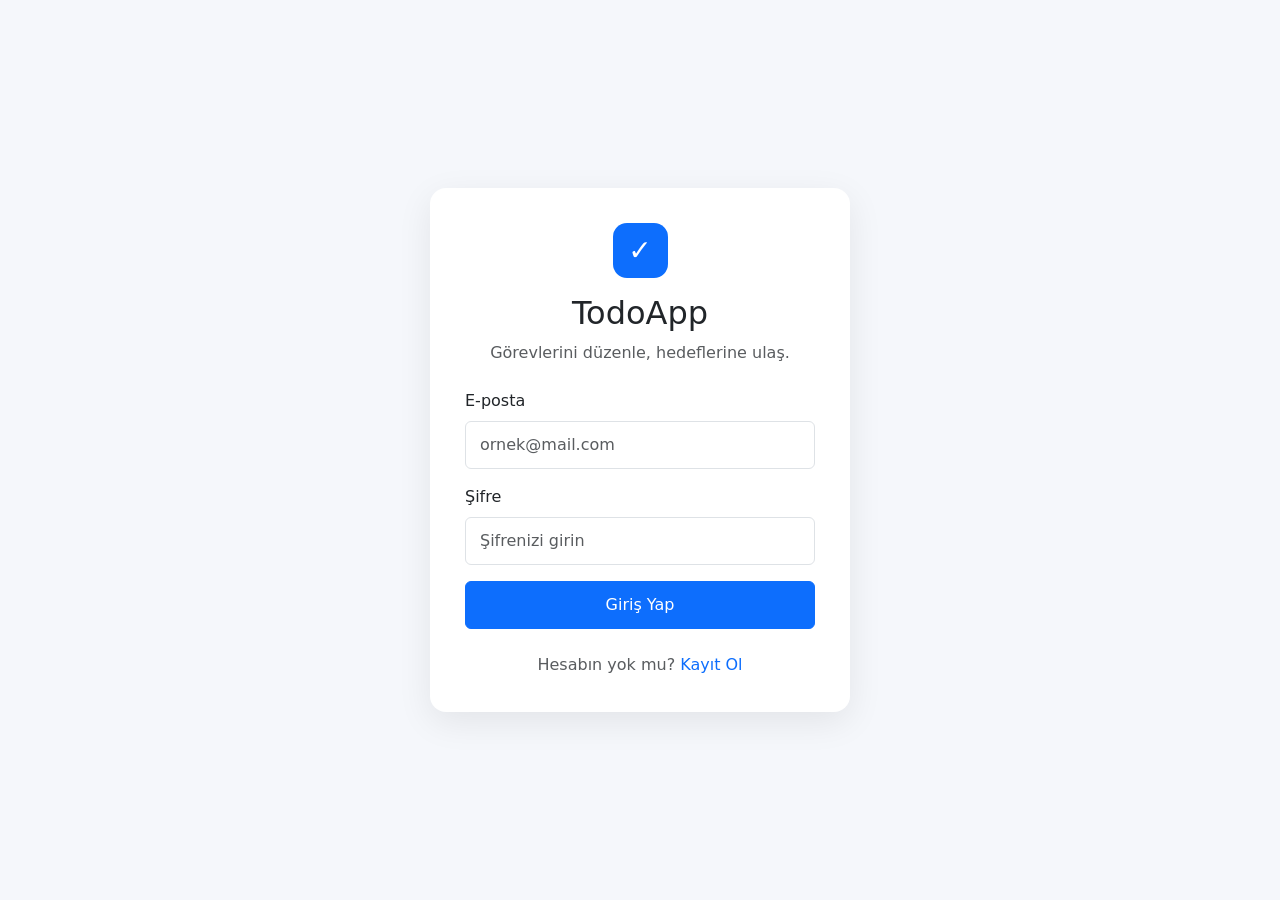
==== TodoApp.Web/wwwroot/index.html @ 5013c28d "..." ====
﻿<!DOCTYPE html>
<html lang="tr">

<head>

    <meta charset="UTF-8">

    <meta name="viewport"
          content="width=device-width, initial-scale=1.0">

    <meta name="theme-color"
          content="#6c63ff">

    <title>TodoApp - Dashboard</title>

    <!-- Bootstrap -->
    <link href="https://cdn.jsdelivr.net/npm/bootstrap@5.3.3/dist/css/bootstrap.min.css"
          rel="stylesheet">

    <!-- Bootstrap Icons -->
    <link rel="stylesheet"
          href="https://cdn.jsdelivr.net/npm/bootstrap-icons@1.11.3/font/bootstrap-icons.min.css">

    <!-- Dashboard CSS -->
    <link rel="stylesheet"
          href="css/dashboard.css">

</head>

<body>

    <div class="app-shell">

        <!-- ========================================================= -->
        <!-- SIDEBAR -->
        <!-- ========================================================= -->

        <aside class="sidebar" id="sidebar">

            <div class="sidebar-header">

                <a href="index.html"
                   class="brand">

                    <span class="brand-icon">
                        <i class="bi bi-check2"></i>
                    </span>

                    <span class="brand-name">
                        Todo<span>App</span>
                    </span>

                </a>

                <button class="sidebar-close"
                        id="sidebarClose">

                    <i class="bi bi-x-lg"></i>

                </button>

            </div>


            <!-- Navigation -->

            <nav class="sidebar-nav">

                <div class="nav-section-title">
                    MENU
                </div>

                <a href="#"
                   class="nav-item active"
                   data-view="all">

                    <span>
                        <i class="bi bi-grid-1x2"></i>
                        Dashboard
                    </span>

                </a>

                <a href="#"
                   class="nav-item"
                   data-view="pending">

                    <span>
                        <i class="bi bi-list-check"></i>
                        My Tasks
                    </span>

                    <span class="nav-count"
                          id="sidebarPendingCount">
                        0
                    </span>

                </a>

                <a href="#"
                   class="nav-item"
                   data-view="completed">

                    <span>
                        <i class="bi bi-check2-circle"></i>
                        Completed
                    </span>

                </a>


                <div class="nav-section-title workspace-title">
                    WORKSPACE
                </div>

                <a href="#"
                   class="nav-item"
                   id="categoriesNav">

                    <span>
                        <i class="bi bi-folder2-open"></i>
                        Categories
                    </span>

                </a>

            </nav>


            <!-- Categories -->

            <div class="sidebar-categories">

                <div class="category-header">

                    <span>Categories</span>

                    <button class="icon-button"
                            id="addCategoryButton"
                            title="Kategori ekle">

                        <i class="bi bi-plus"></i>

                    </button>

                </div>

                <div id="sidebarCategories">

                    <div class="category-loading">
                        Yükleniyor...
                    </div>

                </div>

            </div>


            <!-- Sidebar bottom -->

            <div class="sidebar-bottom">

                <button class="sidebar-bottom-item"
                        id="darkModeButton">

                    <span>
                        <i class="bi bi-moon"></i>
                        Dark Mode
                    </span>

                    <div class="theme-switch">
                        <span></span>
                    </div>

                </button>

            </div>

        </aside>


        <!-- ========================================================= -->
        <!-- MAIN -->
        <!-- ========================================================= -->

        <main class="main-content">


            <!-- TOPBAR -->

            <header class="topbar">

                <button class="mobile-menu-button"
                        id="mobileMenuButton">

                    <i class="bi bi-list"></i>

                </button>


                <div class="topbar-search">

                    <i class="bi bi-search"></i>

                    <input type="text"
                           id="searchInput"
                           placeholder="Görevlerde ara...">

                    <span class="search-shortcut">
                        /
                    </span>

                </div>


                <div class="topbar-actions">

                    <button class="topbar-icon-button"
                            id="refreshButton"
                            title="Yenile">

                        <i class="bi bi-arrow-clockwise"></i>

                    </button>


                    <button class="topbar-icon-button notification-button"
                            title="Bildirimler"
                            id="notificationButton">

                        <i class="bi bi-bell"></i>
                        <span class="notification-badge"
                              id="notificationBadge"
                              style="display:none;">
                            0
                        </span>

                        <span class="notification-dot"></span>

                    </button>


                    <div class="user-menu">

                        <button class="user-button"
                                id="userButton">

                            <span class="user-avatar"
                                  id="userAvatar">
                                M
                            </span>

                            <span class="user-info">

                                <strong id="topbarUserName">
                                    Kullanıcı
                                </strong>

                                <small>
                                    Personal
                                </small>

                            </span>

                            <i class="bi bi-chevron-down"></i>

                        </button>


                        <div class="user-dropdown"
                             id="userDropdown">

                            <div class="dropdown-user-info">

                                <span class="user-avatar large"
                                      id="dropdownAvatar">
                                    M
                                </span>

                                <div>

                                    <strong id="dropdownUserName">
                                        Kullanıcı
                                    </strong>

                                    <small id="dropdownEmail">
                                        email@example.com
                                    </small>

                                </div>

                            </div>

                            <div class="dropdown-divider"></div>

                            <button class="dropdown-item-custom"
                                    id="profileButton">

                                <i class="bi bi-person"></i>

                                Hesabım

                            </button>

                            <!--<button class="dropdown-item-custom">

                                <i class="bi bi-gear"></i>
                                Ayarlar

                            </button>-->

                            <div class="dropdown-divider"></div>

                            <button class="dropdown-item-custom danger"
                                    id="logoutButton">

                                <i class="bi bi-box-arrow-right"></i>
                                Çıkış Yap

                            </button>

                        </div>

                    </div>

                </div>

            </header>


            <!-- PAGE -->

            <div class="page-container">


                <!-- HERO -->

                <section class="welcome-section">

                    <div>

                        <div class="welcome-date"
                             id="currentDate">
                            Bugün
                        </div>

                        <h1 id="welcomeTitle">
                            İyi akşamlar, Kullanıcı 👋
                        </h1>

                        <p>
                            Bugün neleri tamamlayacağız?
                        </p>

                    </div>


                    <button class="primary-button"
                            id="addTodoButton">

                        <i class="bi bi-plus-lg"></i>

                        Yeni Görev

                    </button>

                </section>

                <div class="welcome-micro-stats">

                    <span>
                        <i class="bi bi-lightning-charge"></i>
                        Bugün odaklan
                    </span>

                </div>


                <!-- STATISTICS -->

                <section class="stats-grid">


                    <div class="stat-card">

                        <div class="stat-icon purple">
                            <i class="bi bi-check2-square"></i>
                        </div>

                        <div class="stat-content">

                            <span>
                                Toplam Görev
                            </span>

                            <strong id="totalCount">
                                0
                            </strong>

                        </div>

                    </div>


                    <div class="stat-card">

                        <div class="stat-icon orange">
                            <i class="bi bi-hourglass-split"></i>
                        </div>

                        <div class="stat-content">

                            <span>
                                Bekleyen
                            </span>

                            <strong id="pendingCount">
                                0
                            </strong>

                        </div>

                    </div>


                    <div class="stat-card">

                        <div class="stat-icon green">
                            <i class="bi bi-check-circle"></i>
                        </div>

                        <div class="stat-content">

                            <span>
                                Tamamlanan
                            </span>

                            <strong id="completedCount">
                                0
                            </strong>

                        </div>

                    </div>


                    <div class="stat-card progress-stat">

                        <div class="stat-icon blue">
                            <i class="bi bi-graph-up-arrow"></i>
                        </div>

                        <div class="stat-content">

                            <span>
                                Tamamlanma Oranı
                            </span>

                            <strong id="completionRate">
                                0%
                            </strong>

                        </div>

                        <div class="stat-progress">

                            <div class="stat-progress-bar"
                                 id="completionProgress">
                            </div>

                        </div>

                    </div>

                </section>


                <!-- CONTENT GRID -->

                <section class="dashboard-grid">


                    <!-- TASK AREA -->

                    <div class="tasks-panel">


                        <div class="panel-header">

                            <div>

                                <h2 id="taskPanelTitle">
                                    My Tasks
                                </h2>

                                <p id="taskPanelSubtitle">
                                    Görevlerini yönet
                                </p>

                            </div>


                            <div class="task-view-buttons">

                                <button class="view-button active"
                                        data-view-mode="list"
                                        title="Liste görünümü">

                                    <i class="bi bi-list"></i>

                                </button>

                                <button class="view-button"
                                        data-view-mode="compact"
                                        title="Kompakt görünüm">

                                    <i class="bi bi-layout-text-sidebar"></i>

                                </button>

                            </div>

                        </div>


                        <div class="task-smart-summary">

                            <button class="smart-summary-item active"
                                    data-smart-filter="today">

                                <span class="smart-summary-icon today">
                                    <i class="bi bi-sun"></i>
                                </span>

                                <span>
                                    <strong id="todayTaskCount">
                                        0
                                    </strong>

                                    <small>
                                        Bugün
                                    </small>
                                </span>

                            </button>


                            <button class="smart-summary-item"
                                    data-smart-filter="upcoming">

                                <span class="smart-summary-icon upcoming">
                                    <i class="bi bi-calendar-event"></i>
                                </span>

                                <span>
                                    <strong id="upcomingTaskCount">
                                        0
                                    </strong>

                                    <small>
                                        Yaklaşan
                                    </small>
                                </span>

                            </button>


                            <button class="smart-summary-item"
                                    data-smart-filter="overdue">

                                <span class="smart-summary-icon overdue">
                                    <i class="bi bi-exclamation-circle"></i>
                                </span>

                                <span>
                                    <strong id="overdueTaskCount">
                                        0
                                    </strong>

                                    <small>
                                        Geciken
                                    </small>
                                </span>

                            </button>

                        </div>


                        <!-- FILTERS -->

                        <div class="task-filters">

                            <div class="filter-tabs">

                                <button class="filter-tab active"
                                        data-filter="all">

                                    Tümü

                                </button>

                                <button class="filter-tab"
                                        data-filter="pending">

                                    Bekleyen

                                </button>

                                <button class="filter-tab"
                                        data-filter="completed">

                                    Tamamlanan

                                </button>

                                <button class="filter-tab"
                                        data-filter="high">

                                    <i class="bi bi-lightning"></i>

                                    Yüksek Öncelik

                                </button>

                            </div>


                            <select class="category-filter"
                                    id="categoryFilter">

                                <option value="all">
                                    Tüm Kategoriler
                                </option>

                            </select>

                        </div>


                        <!-- TASK LIST -->

                        <div class="task-list"
                             id="taskList">

                            <div class="task-loading">

                                <div class="spinner-border"
                                     role="status">
                                </div>

                                <span>
                                    Görevler yükleniyor...
                                </span>

                            </div>

                        </div>


                        <!-- EMPTY STATE -->

                        <div class="empty-state d-none"
                             id="emptyState">

                            <div class="empty-icon">

                                <i class="bi bi-check2-all"></i>

                            </div>

                            <h3 id="emptyStateTitle">
                                Burada henüz bir görev yok
                            </h3>

                            <p id="emptyStateMessage">
                                Yeni bir görev oluşturarak başlayabilirsin.
                            </p>

                            <button class="secondary-button"
                                    id="emptyAddButton">

                                <i class="bi bi-plus-lg"></i>

                                İlk Görevini Oluştur

                            </button>

                        </div>

                    </div>


                    <!-- RIGHT SIDEBAR -->

                    <aside class="dashboard-side">


                        <!-- TODAY -->

                        <div class="side-card">

                            <div class="side-card-header">

                                <div>

                                    <span class="side-card-label">
                                        BUGÜN
                                    </span>

                                    <h3>
                                        Günün Özeti
                                    </h3>

                                </div>

                                <div class="today-icon">
                                    <i class="bi bi-sun"></i>
                                </div>

                            </div>


                            <div class="today-progress">

                                <div class="progress-ring">

                                    <svg viewBox="0 0 42 42">

                                        <circle class="progress-ring-bg"
                                                cx="21"
                                                cy="21"
                                                r="16">
                                        </circle>

                                        <circle class="progress-ring-value"
                                                id="todayProgressRing"
                                                cx="21"
                                                cy="21"
                                                r="16">
                                        </circle>

                                    </svg>

                                    <span id="todayProgressText">
                                        0%
                                    </span>

                                </div>


                                <div class="today-stats">

                                    <div>

                                        <strong id="todayCompleted">
                                            0
                                        </strong>

                                        <span>
                                            tamamlandı
                                        </span>

                                    </div>

                                    <div>

                                        <strong id="todayPending">
                                            0
                                        </strong>

                                        <span>
                                            bekliyor
                                        </span>

                                    </div>

                                </div>

                            </div>

                        </div>


                        <!-- CATEGORIES -->

                        <div class="side-card">

                            <div class="side-card-header">

                                <div>

                                    <span class="side-card-label">
                                        ORGANİZASYON
                                    </span>

                                    <h3>
                                        Kategoriler
                                    </h3>

                                </div>

                                <button class="side-action"
                                        id="sideAddCategoryButton">

                                    <i class="bi bi-plus"></i>

                                </button>

                            </div>


                            <div class="category-list"
                                 id="categoryList">

                            </div>

                        </div>


                        <!-- UPCOMING -->

                        <div class="side-card">

                            <div class="side-card-header">

                                <div>

                                    <span class="side-card-label">
                                        YAKLAŞAN
                                    </span>

                                    <h3>
                                        Yaklaşan Görevler
                                    </h3>

                                </div>

                            </div>


                            <div class="upcoming-list"
                                 id="upcomingList">

                            </div>

                        </div>

                    </aside>

                </section>

            </div>

        </main>

        <!-- ========================================================= -->
        <!-- MOBILE BOTTOM NAVIGATION -->
        <!-- ========================================================= -->

        <nav class="mobile-bottom-nav" id="mobileBottomNav">

            <!-- Dashboard -->
            <button type="button"
                    class="mobile-nav-item active"
                    data-mobile-view="all">

                <i class="bi bi-house"></i>

                <span>
                    Ana
                </span>

            </button>


            <!-- Tasks -->
            <button type="button"
                    class="mobile-nav-item"
                    data-mobile-view="pending">

                <i class="bi bi-list-check"></i>

                <span>
                    Görevler
                </span>

            </button>


            <!-- Add Todo -->
            <button type="button"
                    class="mobile-nav-add"
                    id="mobileAddTodoButton">

                <span class="mobile-nav-add-icon">
                    <i class="bi bi-plus-lg"></i>
                </span>

                <span>
                    Yeni
                </span>

            </button>


            <!-- Completed -->
            <button type="button"
                    class="mobile-nav-item"
                    data-mobile-view="completed">

                <i class="bi bi-check2-circle"></i>

                <span>
                    Tamam
                </span>

            </button>


            <!-- More -->
            <button type="button"
                    class="mobile-nav-item"
                    id="mobileMoreButton">

                <i class="bi bi-three-dots"></i>

                <span>
                    Daha
                </span>

            </button>

        </nav>

        <!-- ========================================================= -->
        <!-- MOBILE MORE BOTTOM SHEET -->
        <!-- ========================================================= -->

        <div class="mobile-more-overlay"
             id="mobileMoreOverlay">
        </div>


        <section class="mobile-more-sheet"
                 id="mobileMoreSheet"
                 aria-hidden="true">

            <div class="mobile-more-handle"></div>

            <div class="mobile-more-header">

                <div>
                    <span class="mobile-more-eyebrow">
                        MENÜ
                    </span>

                    <h3>
                        Daha Fazla
                    </h3>
                </div>

                <button type="button"
                        class="mobile-more-close"
                        id="mobileMoreClose"
                        aria-label="Menüyü kapat">

                    <i class="bi bi-x-lg"></i>

                </button>

            </div>

            <div class="mobile-more-content">

                <!-- Profile -->

                <button type="button"
                        class="mobile-more-item"
                        id="mobileProfileButton">

                    <span class="mobile-more-icon">
                        <i class="bi bi-person"></i>
                    </span>

                    <span class="mobile-more-item-content">

                        <strong>
                            Profil
                        </strong>

                        <small>
                            Hesap bilgilerin
                        </small>

                    </span>

                    <i class="bi bi-chevron-right mobile-more-arrow"></i>

                </button>


                <!-- Categories -->

                <button type="button"
                        class="mobile-more-item"
                        id="mobileCategoriesButton">

                    <span class="mobile-more-icon">
                        <i class="bi bi-tags"></i>
                    </span>

                    <span class="mobile-more-item-content">

                        <strong>
                            Kategoriler
                        </strong>

                        <small>
                            Görev kategorilerini yönet
                        </small>

                    </span>

                    <i class="bi bi-chevron-right mobile-more-arrow"></i>

                </button>


                <!-- Dark Mode -->

                <button type="button"
                        class="mobile-more-item"
                        id="mobileDarkModeButton">

                    <span class="mobile-more-icon">
                        <i class="bi bi-moon"></i>
                    </span>

                    <span class="mobile-more-item-content">

                        <strong>
                            Koyu Tema
                        </strong>

                        <small id="mobileThemeText">
                            Koyu temaya geç
                        </small>

                    </span>

                    <span class="mobile-theme-toggle"
                          id="mobileThemeToggle">

                        <i class="bi bi-check"></i>

                    </span>

                </button>


                <!-- Logout -->

                <button type="button"
                        class="mobile-more-item danger"
                        id="mobileLogoutButton">

                    <span class="mobile-more-icon">
                        <i class="bi bi-box-arrow-right"></i>
                    </span>

                    <span class="mobile-more-item-content">

                        <strong>
                            Çıkış Yap
                        </strong>

                        <small>
                            Hesabından güvenli çıkış yap
                        </small>

                    </span>

                    <i class="bi bi-chevron-right mobile-more-arrow"></i>

                </button>

            </div>

        </section>

        <!-- ===================================================== -->
        <!-- NOTIFICATION CENTER -->
        <!-- ===================================================== -->

        <div class="notification-overlay"
             id="notificationOverlay">
        </div>


        <section class="notification-panel"
                 id="notificationPanel"
                 aria-hidden="true">

            <div class="notification-panel-handle"></div>


            <div class="notification-panel-header">

                <div>
                    <h3>
                        Bildirimler
                    </h3>

                    <span id="notificationPanelCount">
                        Bildirim bulunmuyor
                    </span>
                </div>


                <button type="button"
                        class="notification-close-button"
                        id="notificationCloseButton"
                        aria-label="Bildirimleri kapat">

                    <i class="bi bi-x-lg"></i>

                </button>

            </div>


            <div class="notification-list"
                 id="notificationList">

                <div class="notification-loading">
                    <span class="spinner-border spinner-border-sm">
                    </span>

                    <span>
                        Bildirimler yükleniyor...
                    </span>
                </div>

            </div>


            <div class="notification-empty"
                 id="notificationEmpty"
                 style="display:none;">

                <div class="notification-empty-icon">
                    <i class="bi bi-bell-slash"></i>
                </div>

                <strong>
                    Bildirim yok
                </strong>

                <span>
                    Şimdilik yeni bir bildirimin bulunmuyor.
                </span>

            </div>


            <div class="notification-panel-footer">

                <button type="button"
                        id="markAllNotificationsReadButton"
                        class="notification-read-all-button">

                    <i class="bi bi-check2-all"></i>

                    Tümünü okundu işaretle

                </button>

            </div>

        </section>

    </div>


    <!-- ============================================================= -->
    <!-- ADD / EDIT TODO MODAL -->
    <!-- ============================================================= -->

    <div class="modal fade"
         id="todoModal"
         tabindex="-1">

        <div class="modal-dialog modal-dialog-centered">

            <div class="modal-content modern-modal">

                <div class="modal-header">

                    <div>

                        <span class="modal-label">
                            GÖREV
                        </span>

                        <h5 class="modal-title"
                            id="todoModalTitle">

                            Yeni Görev

                        </h5>

                    </div>

                    <button type="button"
                            class="modal-close"
                            data-bs-dismiss="modal">

                        <i class="bi bi-x-lg"></i>

                    </button>

                </div>


                <div class="modal-body">

                    <form id="todoForm">

                        <input type="hidden"
                               id="todoId">


                        <div class="form-group-modern">

                            <label>
                                Görev Başlığı
                            </label>

                            <input type="text"
                                   id="todoTitle"
                                   class="modern-input"
                                   placeholder="Ne yapman gerekiyor?"
                                   maxlength="200"
                                   required>

                        </div>


                        <div class="form-group-modern">

                            <label>
                                Açıklama
                                <span>Opsiyonel</span>
                            </label>

                            <textarea id="todoDescription"
                                      class="modern-input"
                                      rows="3"
                                      maxlength="2000"
                                      placeholder="Görev hakkında biraz daha detay...">
                        </textarea>

                        </div>


                        <div class="form-row">


                            <div class="form-group-modern">

                                <label>
                                    Kategori
                                </label>

                                <select id="todoCategory"
                                        class="modern-input"
                                        required>
                                </select>

                            </div>


                            <div class="form-group-modern">

                                <label>
                                    Öncelik
                                </label>

                                <select id="todoPriority"
                                        class="modern-input">

                                    <option value="1">
                                        🟢 Düşük
                                    </option>

                                    <option value="2"
                                            selected>

                                        🟡 Orta

                                    </option>

                                    <option value="3">
                                        🔴 Yüksek
                                    </option>

                                </select>

                            </div>

                        </div>


                        <div class="form-group-modern">

                            <label>
                                Son Tarih
                                <span>Opsiyonel</span>
                            </label>

                            <div class="todo-datetime-row">

                                <div class="todo-date-field">

                                    <label for="todoDueDate"
                                           class="todo-sub-label">

                                        Tarih

                                    </label>

                                    <input type="date"
                                           id="todoDueDate"
                                           class="modern-input">

                                </div>


                                <div class="todo-time-field">

                                    <label for="todoDueTime"
                                           class="todo-sub-label">

                                        Saat
                                        <span>Opsiyonel</span>

                                    </label>

                                    <input type="time"
                                           id="todoDueTime"
                                           class="modern-input">

                                </div>

                            </div>

                            <div class="form-group-modern email-reminder-group">

                                <label>
                                    Email Hatırlatması
                                    <span>Opsiyonel</span>
                                </label>

                                <div class="form-check">
                                    <input class="form-check-input"
                                           type="checkbox"
                                           id="todoEmailReminder">

                                    <label class="form-check-label"
                                           for="todoEmailReminder">

                                        Email ile hatırlat
                                    </label>
                                </div>

                                <div id="emailReminderSettings"
                                     class="mt-2"
                                     style="display:none;">

                                    <label for="todoReminderMinutes"
                                           class="todo-sub-label">

                                        Hatırlatma zamanı
                                    </label>

                                    <select id="todoReminderMinutes"
                                            class="modern-input">

                                        <option value="15">
                                            15 dakika önce
                                        </option>

                                        <option value="30">
                                            30 dakika önce
                                        </option>

                                        <option value="60">
                                            1 saat önce
                                        </option>

                                        <option value="120"
                                                selected>
                                            2 saat önce
                                        </option>

                                        <option value="1440">
                                            1 gün önce
                                        </option>

                                    </select>

                                </div>

                                <div id="emailReminderVerificationMessage"
                                     class="alert alert-warning py-2 px-3 mt-2 mb-0 small"
                                     style="display:none;">

                                    <i class="bi bi-shield-lock me-1"></i>

                                    Email hatırlatmalarını kullanabilmek için
                                    email adresinizi doğrulamanız gerekiyor.

                                </div>

                                <div id="emailReminderDateMessage"
                                     class="text-muted small mt-2"
                                     style="display:none;">

                                    <i class="bi bi-info-circle me-1"></i>

                                    Email hatırlatması için son tarih ve saat
                                    birlikte belirtilmelidir.

                                </div>

                            </div>

                        </div>

                    </form>

                </div>


                <div class="modal-footer">

                    <button type="button"
                            class="secondary-button"
                            data-bs-dismiss="modal">

                        Vazgeç

                    </button>

                    <button type="button"
                            class="primary-button"
                            id="saveTodoButton">

                        <i class="bi bi-check-lg"></i>

                        Kaydet

                    </button>

                </div>

            </div>

        </div>

    </div>


    <!-- ============================================================= -->
    <!-- CATEGORY MODAL -->
    <!-- ============================================================= -->

    <div class="modal fade"
         id="categoryModal"
         tabindex="-1">

        <div class="modal-dialog modal-dialog-centered modal-sm">

            <div class="modal-content modern-modal">

                <div class="modal-header">

                    <div>

                        <span class="modal-label">
                            WORKSPACE
                        </span>

                        <h5 class="modal-title"
                            id="categoryModalTitle">
                            Yeni Kategori
                        </h5>

                    </div>

                    <button type="button"
                            class="modal-close"
                            data-bs-dismiss="modal">

                        <i class="bi bi-x-lg"></i>

                    </button>

                </div>


                <div class="modal-body">

                    <div class="form-group-modern">

                        <label>
                            Kategori Adı
                        </label>

                        <input type="text"
                               id="categoryName"
                               class="modern-input"
                               maxlength="100"
                               placeholder="Örn. İş, Kişisel..."
                               required>

                    </div>


                    <div class="form-group-modern">

                        <label>
                            Renk
                        </label>

                        <div class="color-picker-row">

                            <button type="button"
                                    class="color-option selected"
                                    data-color="#6c63ff"
                                    style="--category-color:#6c63ff">
                            </button>

                            <button type="button"
                                    class="color-option"
                                    data-color="#ef4444"
                                    style="--category-color:#ef4444">
                            </button>

                            <button type="button"
                                    class="color-option"
                                    data-color="#f59e0b"
                                    style="--category-color:#f59e0b">
                            </button>

                            <button type="button"
                                    class="color-option"
                                    data-color="#10b981"
                                    style="--category-color:#10b981">
                            </button>

                            <button type="button"
                                    class="color-option"
                                    data-color="#3b82f6"
                                    style="--category-color:#3b82f6">
                            </button>

                            <button type="button"
                                    class="color-option"
                                    data-color="#ec4899"
                                    style="--category-color:#ec4899">
                            </button>

                        </div>

                    </div>

                </div>


                <div class="modal-footer">

                    <button type="button"
                            class="secondary-button"
                            data-bs-dismiss="modal">

                        Vazgeç

                    </button>

                    <button type="button"
                            class="primary-button"
                            id="saveCategoryButton">

                        <span id="saveCategoryButtonText">
                            Oluştur
                        </span>

                    </button>

                </div>

            </div>

        </div>

    </div>

    <!-- ============================================================= -->
    <!-- CATEGORY MANAGEMENT MODAL -->
    <!-- ============================================================= -->

    <div class="modal fade"
         id="categoryManagementModal"
         tabindex="-1">

        <div class="modal-dialog modal-dialog-centered modal-lg">

            <div class="modal-content modern-modal category-management-modal">

                <!-- HEADER -->

                <div class="modal-header">

                    <div>

                        <span class="modal-label">
                            WORKSPACE
                        </span>

                        <h5 class="modal-title">
                            Kategori Yönetimi
                        </h5>

                        <p class="category-management-subtitle">
                            Kategorilerini oluştur, düzenle veya sil.
                        </p>

                    </div>

                    <button type="button"
                            class="modal-close"
                            data-bs-dismiss="modal">

                        <i class="bi bi-x-lg"></i>

                    </button>

                </div>


                <!-- BODY -->

                <div class="modal-body">

                    <div class="category-management-toolbar">

                        <div>

                            <strong>
                                Kategorilerin
                            </strong>

                            <span id="categoryManagementCount">
                                0 kategori
                            </span>

                        </div>

                        <button type="button"
                                class="primary-button category-management-add-button"
                                id="categoryManagementAddButton">

                            <i class="bi bi-plus-lg"></i>

                            Yeni Kategori

                        </button>

                    </div>


                    <div id="categoryManagementList"
                         class="category-management-list">

                        <div class="category-management-loading">

                            <div class="spinner-border spinner-border-sm"
                                 role="status">
                            </div>

                            <span>
                                Kategoriler yükleniyor...
                            </span>

                        </div>

                    </div>

                </div>


                <!-- FOOTER -->

                <div class="modal-footer">

                    <button type="button"
                            class="secondary-button"
                            data-bs-dismiss="modal">

                        Kapat

                    </button>

                </div>

            </div>

        </div>

    </div>


    <!-- ============================================================= -->
    <!-- TOAST -->
    <!-- ============================================================= -->

    <div class="toast-container position-fixed bottom-0 end-0 p-4">

        <div id="appToast"
             class="toast modern-toast"
             role="alert">

            <div class="toast-body">

                <div class="toast-icon">
                    <i class="bi bi-check-lg"></i>
                </div>

                <div>

                    <strong id="toastTitle">
                        Başarılı
                    </strong>

                    <p id="toastMessage">
                        İşlem başarılı.
                    </p>

                </div>

            </div>

        </div>

    </div>


    <!-- Todo Detail Drawer -->
    <div id="todoDetailOverlay" class="todo-detail-overlay"></div>

    <aside id="todoDetailDrawer" class="todo-detail-drawer">

        <div class="todo-detail-header">

            <div class="todo-detail-drag-handle"></div>

            <button type="button"
                    class="todo-detail-close"
                    id="closeTodoDetailBtn"
                    aria-label="Kapat">
                <i class="bi bi-x-lg"></i>
            </button>

        </div>

        <div class="todo-detail-body" id="todoDetailBody">

            <!-- JS tarafından doldurulacak -->

        </div>

    </aside>


    <!-- Bootstrap -->
    <script src="https://cdn.jsdelivr.net/npm/bootstrap@5.3.3/dist/js/bootstrap.bundle.min.js">
    </script>

    <!-- Application -->
    <script src="js/config.js"></script>
    <script src="js/api.js"></script>
    <script src="js/dashboard.js"></script>

</body>

</html>
---- TodoApp.Web/wwwroot/css/dashboard.css ----
﻿:root {
    --primary: #6c63ff;
    --primary-dark: #574fd6;
    --background: #f7f8fc;
    --surface: #ffffff;
    --surface-soft: #f9f9fd;
    --text: #171827;
    --text-secondary: #73758a;
    --text-muted: #9a9bad;
    --border: #ececf3;
    --success: #16a34a;
    --warning: #f59e0b;
    --danger: #ef4444;
    --info: #3b82f6;
    --sidebar-width: 250px;
    --shadow: 0 4px 20px rgba(25, 25, 60, 0.04);
    --shadow-hover: 0 10px 30px rgba(25, 25, 60, 0.08);
    --radius: 16px;
}


/* ========================================================= */
/* GLOBAL */
/* ========================================================= */

* {
    box-sizing: border-box;
}

html,
body {
    margin: 0;
    padding: 0;
    width: 100%;
    min-height: 100%;
    font-family: Inter, -apple-system, BlinkMacSystemFont, "Segoe UI", sans-serif;
    background: var(--background);
    color: var(--text);
}

button,
input,
textarea,
select {
    font-family: inherit;
}

button {
    border: 0;
}

a {
    text-decoration: none;
    color: inherit;
}


/* ========================================================= */
/* APP SHELL */
/* ========================================================= */

.app-shell {
    display: flex;
    min-height: 100vh;
    min-width: 0;
}


/* ========================================================= */
/* SIDEBAR */
/* ========================================================= */

.sidebar {
    width: var(--sidebar-width);
    height: 100vh;
    position: fixed;
    left: 0;
    top: 0;
    background: var(--surface);
    border-right: 1px solid var(--border);
    display: flex;
    flex-direction: column;
    z-index: 1000;
    transition: transform 0.25s ease, box-shadow 0.25s ease;
}

.sidebar-header {
    height: 82px;
    padding: 0 24px;
    display: flex;
    align-items: center;
    justify-content: space-between;
}

.brand {
    display: flex;
    align-items: center;
    gap: 11px;
    font-size: 21px;
    font-weight: 800;
    letter-spacing: -0.7px;
}

.brand-icon {
    width: 38px;
    height: 38px;
    display: flex;
    align-items: center;
    justify-content: center;
    border-radius: 11px;
    background: var(--primary);
    color: white;
    box-shadow: 0 6px 14px rgba(108, 99, 255, 0.25);
    font-size: 21px;
}

.brand-name span {
    color: var(--primary);
}

.sidebar-close {
    display: none;
    background: transparent;
    color: var(--text-secondary);
    font-size: 18px;
}


/* ========================================================= */
/* NAVIGATION */
/* ========================================================= */

.sidebar-nav {
    padding: 8px 14px;
}

.nav-section-title {
    padding: 17px 12px 8px;
    font-size: 10px;
    font-weight: 700;
    letter-spacing: 1.1px;
    color: var(--text-muted);
}

.workspace-title {
    margin-top: 10px;
}

.nav-item {
    height: 44px;
    padding: 0 12px;
    margin: 3px 0;
    border-radius: 10px;
    display: flex;
    align-items: center;
    justify-content: space-between;
    color: var(--text-secondary);
    font-size: 14px;
    font-weight: 500;
    transition: background 0.18s ease, color 0.18s ease, transform 0.18s ease;
}

    .nav-item span:first-child {
        display: flex;
        align-items: center;
        gap: 12px;
    }

    .nav-item i {
        font-size: 17px;
    }

    .nav-item:hover {
        background: var(--surface-soft);
        color: var(--text);
    }

    .nav-item.active {
        background: rgba(108, 99, 255, 0.09);
        color: var(--primary);
        font-weight: 600;
    }

.nav-count {
    min-width: 22px;
    height: 22px;
    padding: 0 6px;
    display: flex;
    align-items: center;
    justify-content: center;
    border-radius: 7px;
    background: #f0efff;
    color: var(--primary);
    font-size: 11px;
    font-weight: 700;
}


/* ========================================================= */
/* SIDEBAR CATEGORIES */
/* ========================================================= */

.sidebar-categories {
    padding: 12px 14px;
    flex: 1;
    overflow-y: auto;
}

.category-header {
    display: flex;
    align-items: center;
    justify-content: space-between;
    padding: 8px 12px;
    color: var(--text-muted);
    font-size: 11px;
    font-weight: 700;
    text-transform: uppercase;
    letter-spacing: 1px;
}

.icon-button {
    width: 25px;
    height: 25px;
    display: flex;
    align-items: center;
    justify-content: center;
    border-radius: 7px;
    background: transparent;
    color: var(--text-muted);
    transition: 0.18s ease;
}

    .icon-button:hover {
        background: var(--surface-soft);
        color: var(--primary);
    }

.sidebar-category {
    width: 100%;
    display: flex;
    align-items: center;
    gap: 10px;
    padding: 9px 12px;
    margin-bottom: 2px;
    border-radius: 9px;
    background: transparent;
    color: var(--text-secondary);
    font-size: 13px;
    cursor: pointer;
    transition: 0.18s ease;
}

    .sidebar-category:hover {
        background: var(--surface-soft);
        color: var(--text);
    }

.category-dot {
    width: 8px;
    height: 8px;
    border-radius: 50%;
    flex-shrink: 0;
    background: var(--category-color, var(--primary));
}

.sidebar-category-count {
    margin-left: auto;
    font-size: 11px;
    color: var(--text-muted);
}

.category-loading {
    padding: 10px 12px;
    font-size: 12px;
    color: var(--text-muted);
}

.sidebar-category.active {
    background: rgba(108, 99, 255, 0.08);
    color: var(--primary);
    font-weight: 600;
}

    .sidebar-category.active
    .category-dot {
        box-shadow: 0 0 0 4px rgba(108, 99, 255, 0.10);
    }


/* ========================================================= */
/* SIDEBAR BOTTOM */
/* ========================================================= */

.sidebar-bottom {
    padding: 15px 14px;
    border-top: 1px solid var(--border);
}

.sidebar-bottom-item {
    width: 100%;
    padding: 10px 12px;
    display: flex;
    align-items: center;
    justify-content: space-between;
    background: transparent;
    color: var(--text-secondary);
    font-size: 13px;
    border-radius: 9px;
    cursor: pointer;
}

    .sidebar-bottom-item > span {
        display: flex;
        align-items: center;
        gap: 11px;
    }

    .sidebar-bottom-item:hover {
        background: var(--surface-soft);
    }

.theme-switch {
    width: 34px;
    height: 20px;
    padding: 3px;
    border-radius: 20px;
    background: #e9e9f1;
}

    .theme-switch span {
        display: block;
        width: 14px;
        height: 14px;
        border-radius: 50%;
        background: white;
        transition: transform 0.2s ease;
    }


/* ========================================================= */
/* MAIN */
/* ========================================================= */

.main-content {
    width: calc(100% - var(--sidebar-width));
    margin-left: var(--sidebar-width);
    min-height: 100vh;
    min-width: 0;
}


/* ========================================================= */
/* TOPBAR */
/* ========================================================= */

.topbar {
    height: 82px;
    padding: 0 38px;
    background: rgba(247, 248, 252, 0.9);
    backdrop-filter: blur(12px);
    border-bottom: 1px solid rgba(236, 236, 243, 0.8);
    display: flex;
    align-items: center;
    justify-content: space-between;
    position: sticky;
    top: 0;
    z-index: 500;
}

.topbar-search {
    width: 340px;
    display: flex;
    align-items: center;
    padding: 0 13px;
    background: white;
    border: 1px solid var(--border);
    border-radius: 11px;
    color: var(--text-muted);
    transition: 0.2s ease;
}

    .topbar-search:focus-within {
        border-color: rgba(108, 99, 255, 0.4);
        box-shadow: 0 0 0 3px rgba(108, 99, 255, 0.07);
    }

    .topbar-search > i {
        font-size: 15px;
    }

    .topbar-search input {
        width: 100%;
        height: 42px;
        border: 0;
        outline: 0;
        padding: 0 10px;
        background: transparent;
        color: var(--text);
        font-size: 13px;
    }

.search-shortcut {
    width: 23px;
    height: 23px;
    display: flex;
    align-items: center;
    justify-content: center;
    border: 1px solid var(--border);
    border-radius: 6px;
    color: var(--text-muted);
    font-size: 12px;
}

.topbar-actions {
    display: flex;
    align-items: center;
    gap: 8px;
}

.topbar-icon-button {
    width: 39px;
    height: 39px;
    display: flex;
    align-items: center;
    justify-content: center;
    border-radius: 10px;
    background: transparent;
    color: var(--text-secondary);
    cursor: pointer;
    transition: 0.18s ease;
}

    .topbar-icon-button:hover {
        background: white;
        color: var(--primary);
    }

.notification-button {
    position: relative;
}

.notification-dot {
    width: 6px;
    height: 6px;
    position: absolute;
    top: 8px;
    right: 8px;
    border-radius: 50%;
    background: var(--danger);
    border: 2px solid var(--background);
}


/* ========================================================= */
/* USER */
/* ========================================================= */

.user-menu {
    position: relative;
    margin-left: 7px;
}

.user-button {
    display: flex;
    align-items: center;
    gap: 9px;
    padding: 5px 8px;
    border-radius: 12px;
    background: transparent;
    cursor: pointer;
}

    .user-button:hover {
        background: white;
    }

.user-avatar {
    width: 36px;
    height: 36px;
    display: flex;
    align-items: center;
    justify-content: center;
    border-radius: 11px;
    background: linear-gradient( 135deg, #7c73ff, #5148d8 );
    color: white;
    font-size: 13px;
    font-weight: 700;
}

    .user-avatar.large {
        width: 42px;
        height: 42px;
    }

.user-info {
    display: flex;
    flex-direction: column;
    align-items: flex-start;
}

    .user-info strong {
        font-size: 12px;
    }

    .user-info small {
        font-size: 10px;
        color: var(--text-muted);
    }

.user-button > i {
    margin-left: 3px;
    color: var(--text-muted);
    font-size: 11px;
}

.user-dropdown {
    width: 245px;
    position: absolute;
    right: 0;
    top: calc(100% + 10px);
    padding: 8px;
    background: white;
    border: 1px solid var(--border);
    border-radius: 14px;
    box-shadow: 0 15px 45px rgba(20, 20, 50, 0.13);
    opacity: 0;
    visibility: hidden;
    transform: translateY(-5px);
    transition: 0.18s ease;
}

    .user-dropdown.show {
        opacity: 1;
        visibility: visible;
        transform: translateY(0);
    }

.dropdown-user-info {
    padding: 9px;
    display: flex;
    align-items: center;
    gap: 10px;
}

    .dropdown-user-info div {
        min-width: 0;
        display: flex;
        flex-direction: column;
    }

    .dropdown-user-info strong {
        font-size: 13px;
    }

    .dropdown-user-info small {
        margin-top: 2px;
        color: var(--text-muted);
        font-size: 11px;
        overflow: hidden;
        text-overflow: ellipsis;
    }

.dropdown-divider {
    height: 1px;
    margin: 6px 4px;
    background: var(--border);
}

.dropdown-item-custom {
    width: 100%;
    display: flex;
    align-items: center;
    gap: 11px;
    padding: 10px;
    border-radius: 8px;
    background: transparent;
    color: var(--text-secondary);
    text-align: left;
    font-size: 13px;
    cursor: pointer;
}

    .dropdown-item-custom:hover {
        background: var(--surface-soft);
        color: var(--text);
    }

    .dropdown-item-custom.danger:hover {
        color: var(--danger);
    }


/* ========================================================= */
/* MOBILE MENU */
/* ========================================================= */

.mobile-menu-button {
    display: none;
    width: 40px;
    height: 40px;
    background: white;
    border: 1px solid var(--border);
    border-radius: 10px;
    color: var(--text);
}


/* ========================================================= */
/* PAGE */
/* ========================================================= */

.page-container {
    padding: 34px 38px 60px;
    min-width: 0;
    max-width: 100%;
}


/* ========================================================= */
/* WELCOME */
/* ========================================================= */

.welcome-section {
    display: flex;
    align-items: center;
    justify-content: space-between;
    margin-bottom: 28px;
}

.welcome-date {
    margin-bottom: 6px;
    color: var(--primary);
    font-size: 11px;
    font-weight: 700;
    text-transform: uppercase;
    letter-spacing: 1px;
}

.welcome-section h1 {
    margin: 0;
    font-size: 29px;
    font-weight: 750;
    letter-spacing: -1px;
}

.welcome-section p {
    margin: 6px 0 0;
    color: var(--text-secondary);
    font-size: 13px;
}


/* ========================================================= */
/* BUTTONS */
/* ========================================================= */

.primary-button {
    height: 42px;
    display: inline-flex;
    align-items: center;
    justify-content: center;
    gap: 8px;
    padding: 0 18px;
    border-radius: 10px;
    background: var(--primary);
    color: white;
    font-size: 13px;
    font-weight: 600;
    box-shadow: 0 6px 15px rgba(108, 99, 255, 0.2);
    cursor: pointer;
    transition: background 0.18s ease, transform 0.18s ease, box-shadow 0.18s ease;
}

    .primary-button:hover {
        background: var(--primary-dark);
        transform: translateY(-1px);
        box-shadow: 0 9px 20px rgba(108, 99, 255, 0.25);
    }

    .primary-button:disabled {
        opacity: 0.6;
        cursor: not-allowed;
        transform: none;
    }

.secondary-button {
    height: 42px;
    padding: 0 16px;
    display: inline-flex;
    align-items: center;
    justify-content: center;
    gap: 7px;
    border: 1px solid var(--border);
    border-radius: 10px;
    background: white;
    color: var(--text-secondary);
    font-size: 13px;
    font-weight: 600;
    cursor: pointer;
    transition: 0.18s ease;
}

    .secondary-button:hover {
        border-color: #dcdce8;
        background: var(--surface-soft);
        color: var(--text);
    }


/* ========================================================= */
/* STATISTICS */
/* ========================================================= */

.stats-grid {
    display: grid;
    grid-template-columns: repeat(4, minmax(0, 1fr));
    gap: 15px;
    margin-bottom: 24px;
}

.stat-card {
    min-height: 108px;
    position: relative;
    padding: 18px;
    display: flex;
    align-items: center;
    gap: 14px;
    background: white;
    border: 1px solid var(--border);
    border-radius: var(--radius);
    box-shadow: var(--shadow);
    transition: transform 0.2s ease, box-shadow 0.2s ease;
}

.stat-card {
    overflow: hidden;
}

    .stat-card::after {
        content: "";
        position: absolute;
        width: 90px;
        height: 90px;
        right: -35px;
        bottom: -45px;
        border-radius: 50%;
        background: rgba(108, 99, 255, 0.035);
        pointer-events: none;
    }

    .stat-card:hover::after {
        transform: scale(1.15);
        transition: transform 0.3s ease;
    }

.stat-icon {
    transition: transform 0.2s ease;
}

.stat-card:hover .stat-icon {
    transform: scale(1.06);
}

    .stat-card:hover {
        transform: translateY(-2px);
        box-shadow: var(--shadow-hover);
    }

.stat-icon {
    width: 43px;
    height: 43px;
    flex-shrink: 0;
    display: flex;
    align-items: center;
    justify-content: center;
    border-radius: 12px;
    font-size: 19px;
}

    .stat-icon.purple {
        background: #efedff;
        color: #6c63ff;
    }

    .stat-icon.orange {
        background: #fff4df;
        color: #f59e0b;
    }

    .stat-icon.green {
        background: #e8f8ee;
        color: #16a34a;
    }

    .stat-icon.blue {
        background: #e9f2ff;
        color: #3b82f6;
    }

.stat-content {
    display: flex;
    flex-direction: column;
    gap: 4px;
}

    .stat-content span {
        color: var(--text-muted);
        font-size: 11px;
        font-weight: 500;
    }

    .stat-content strong {
        font-size: 23px;
        line-height: 1;
        letter-spacing: -0.5px;
    }

.progress-stat {
    overflow: hidden;
}

.stat-progress {
    width: 55px;
    height: 4px;
    position: absolute;
    right: 18px;
    bottom: 20px;
    border-radius: 10px;
    background: #edf0f7;
}

.stat-progress-bar {
    width: 0;
    height: 100%;
    border-radius: inherit;
    background: var(--info);
    transition: width 0.5s ease;
}


/* ========================================================= */
/* DASHBOARD GRID */
/* ========================================================= */

.dashboard-grid {
    display: grid;
    grid-template-columns: minmax(0, 1fr) 310px;
    gap: 20px;
    align-items: start;
    min-width: 0;
    max-width: 100%;
}

.tasks-panel {
    min-width: 0;
    padding: 23px;
    background: white;
    border: 1px solid var(--border);
    border-radius: var(--radius);
    box-shadow: var(--shadow);
}


/* ========================================================= */
/* PANEL HEADER */
/* ========================================================= */

.panel-header {
    display: flex;
    align-items: center;
    justify-content: space-between;
    margin-bottom: 20px;
}

    .panel-header h2 {
        margin: 0;
        font-size: 18px;
        font-weight: 700;
        letter-spacing: -0.3px;
    }

    .panel-header p {
        margin: 4px 0 0;
        color: var(--text-muted);
        font-size: 11px;
    }

.task-view-buttons {
    display: flex;
    padding: 3px;
    background: var(--surface-soft);
    border: 1px solid var(--border);
    border-radius: 9px;
}

.view-button {
    width: 31px;
    height: 29px;
    display: flex;
    align-items: center;
    justify-content: center;
    border-radius: 6px;
    background: transparent;
    color: var(--text-muted);
    cursor: pointer;
}

    .view-button.active {
        background: white;
        color: var(--primary);
        box-shadow: 0 2px 6px rgba(20, 20, 50, 0.07);
    }


/* ========================================================= */
/* FILTERS */
/* ========================================================= */

.task-filters {
    min-height: 42px;
    display: flex;
    align-items: center;
    justify-content: space-between;
    gap: 10px;
    margin-bottom: 12px;
}

.filter-tabs {
    display: flex;
    align-items: center;
    gap: 3px;
    overflow-x: auto;
}

.filter-tab {
    white-space: nowrap;
    padding: 7px 10px;
    border-radius: 7px;
    background: transparent;
    color: var(--text-muted);
    font-size: 11px;
    font-weight: 600;
    cursor: pointer;
    transition: 0.18s ease;
}

    .filter-tab:hover {
        color: var(--text);
    }

    .filter-tab.active {
        background: #f0efff;
        color: var(--primary);
    }

.category-filter {
    height: 34px;
    padding: 0 28px 0 10px;
    border: 1px solid var(--border);
    border-radius: 8px;
    background: white;
    color: var(--text-secondary);
    font-size: 11px;
    outline: none;
}


/* ========================================================= */
/* TASK LIST */
/* ========================================================= */

.task-list {
    min-height: 120px;
}

.task-item {
    min-height: 69px;
    display: flex;
    align-items: center;
    gap: 13px;
    padding: 11px 9px;
    border-top: 1px solid #f1f1f5;
    transition: background 0.18s ease, transform 0.18s ease;
}

    .task-item:first-child {
        border-top: 0;
    }

    .task-item:hover {
        background: #fbfbfe;
        border-radius: 10px;
    }

.task-checkbox {
    width: 21px;
    height: 21px;
    flex-shrink: 0;
    display: flex;
    align-items: center;
    justify-content: center;
    border: 1.5px solid #d5d5df;
    border-radius: 50%;
    background: white;
    color: transparent;
    cursor: pointer;
    transition: 0.2s ease;
}

    .task-checkbox:hover {
        border-color: var(--primary);
        background: #f5f3ff;
    }

.task-item.completed .task-checkbox {
    border-color: var(--success);
    background: var(--success);
    color: white;
}

.task-checkbox i {
    font-size: 13px;
}

.task-main {
    min-width: 0;
    max-width: 100%;
    flex: 1 1 auto;
    cursor: pointer;
    overflow: hidden;
}

.task-title {
    margin-bottom: 5px;
    color: var(--text);
    font-size: 13px;
    font-weight: 600;
    overflow: hidden;
    text-overflow: ellipsis;
    white-space: nowrap;
}

.task-item.completed .task-title {
    color: var(--text-muted);
    text-decoration: line-through;
}

.task-meta {
    display: flex;
    align-items: center;
    gap: 8px;
    min-width: 0;
    max-width: 100%;
    overflow: hidden;
}

.task-category {
    max-width: 130px;
    display: inline-flex;
    align-items: center;
    gap: 5px;
    padding: 3px 7px;
    border-radius: 6px;
    background: var(--surface-soft);
    color: var(--text-secondary);
    font-size: 9px;
    font-weight: 600;
    overflow: hidden;
    text-overflow: ellipsis;
    white-space: nowrap;
}

.task-category-dot {
    width: 5px;
    height: 5px;
    border-radius: 50%;
    background: var(--category-color, var(--primary));
}

.task-due {
    display: inline-flex;
    align-items: center;
    gap: 4px;
    color: var(--text-muted);
    font-size: 9px;
}

    .task-due.overdue {
        color: var(--danger);
        font-weight: 600;
    }

    .task-due.today {
        color: var(--warning);
        font-weight: 600;
    }

.priority-badge {
    padding: 4px 7px;
    border-radius: 6px;
    font-size: 8px;
    font-weight: 800;
    letter-spacing: 0.3px;
}

.priority-badge {
    min-width: 52px;
    text-align: center;
    padding: 5px 8px;
    border-radius: 7px;
    font-size: 8px;
    letter-spacing: 0.45px;
    transition: transform 0.18s ease;
}

.task-item:hover .priority-badge {
    transform: translateY(-1px);
}

.priority-high {
    background: rgba(239, 68, 68, 0.08);
    color: #dc2626;
}

.priority-medium {
    background: rgba(245, 158, 11, 0.10);
    color: #c77a00;
}

.priority-low {
    background: rgba(22, 163, 74, 0.08);
    color: #15803d;
}

.priority-high {
    background: #fff0f0;
    color: var(--danger);
}

.priority-medium {
    background: #fff7e8;
    color: #d88900;
}

.priority-low {
    background: #edf9f2;
    color: var(--success);
}

.task-actions {
    display: flex;
    align-items: center;
    opacity: 0;
    transition: opacity 0.18s ease;
}

.task-item:hover .task-actions {
    opacity: 1;
}

.task-actions {
    display: flex;
    align-items: center;
    gap: 2px;
    opacity: 0;
    transform: translateX(4px);
    transition: opacity 0.18s ease, transform 0.18s ease;
}

.task-item:hover .task-actions {
    opacity: 1;
    transform: translateX(0);
}

.task-action-button {
    width: 32px;
    height: 32px;
    border: 1px solid transparent;
    transition: background 0.18s ease, border-color 0.18s ease, color 0.18s ease;
}

    .task-action-button:hover {
        background: white;
        border-color: var(--border);
        color: var(--primary);
        box-shadow: 0 2px 7px rgba(20, 20, 50, 0.05);
    }

    .task-action-button.delete:hover {
        background: #fff5f5;
        border-color: #ffe0e0;
        color: var(--danger);
    }

.task-action-button {
    width: 31px;
    height: 31px;
    display: flex;
    align-items: center;
    justify-content: center;
    border-radius: 8px;
    background: transparent;
    color: var(--text-muted);
    cursor: pointer;
}

    .task-action-button:hover {
        background: var(--surface-soft);
        color: var(--text);
    }

    .task-action-button.delete:hover {
        color: var(--danger);
    }


/* ========================================================= */
/* EMPTY */
/* ========================================================= */

.empty-state {
    padding: 65px 20px;
    text-align: center;
}

.empty-icon {
    width: 62px;
    height: 62px;
    margin: 0 auto 15px;
    display: flex;
    align-items: center;
    justify-content: center;
    border-radius: 18px;
    background: #efedff;
    color: var(--primary);
    font-size: 28px;
}

.empty-state h3 {
    margin: 0 0 7px;
    font-size: 15px;
}

.empty-state p {
    margin: 0 0 18px;
    color: var(--text-muted);
    font-size: 12px;
}


/* ========================================================= */
/* LOADING */
/* ========================================================= */

.task-loading {
    min-height: 180px;
    display: flex;
    align-items: center;
    justify-content: center;
    gap: 10px;
    color: var(--text-muted);
    font-size: 12px;
}

    .task-loading .spinner-border {
        width: 18px;
        height: 18px;
        color: var(--primary);
    }


/* ========================================================= */
/* RIGHT SIDE */
/* ========================================================= */

.dashboard-side {
    display: flex;
    flex-direction: column;
    gap: 17px;
}

.side-card {
    padding: 19px;
    background: white;
    border: 1px solid var(--border);
    border-radius: var(--radius);
    box-shadow: var(--shadow);
}

.side-card-header {
    display: flex;
    align-items: flex-start;
    justify-content: space-between;
    margin-bottom: 18px;
}

.side-card-label {
    display: block;
    margin-bottom: 4px;
    color: var(--text-muted);
    font-size: 8px;
    font-weight: 800;
    letter-spacing: 1px;
}

.side-card h3 {
    margin: 0;
    font-size: 14px;
    font-weight: 700;
}

.today-icon {
    width: 33px;
    height: 33px;
    display: flex;
    align-items: center;
    justify-content: center;
    border-radius: 10px;
    background: #fff6dd;
    color: #f59e0b;
}

.side-action {
    width: 29px;
    height: 29px;
    display: flex;
    align-items: center;
    justify-content: center;
    border-radius: 8px;
    background: var(--surface-soft);
    color: var(--text-muted);
    cursor: pointer;
}

    .side-action:hover {
        color: var(--primary);
    }


/* ========================================================= */
/* TODAY PROGRESS */
/* ========================================================= */

.today-progress {
    display: flex;
    align-items: center;
    gap: 18px;
}

.progress-ring {
    width: 82px;
    height: 82px;
    position: relative;
    flex-shrink: 0;
}

    .progress-ring svg {
        width: 100%;
        height: 100%;
        transform: rotate(-90deg);
    }

    .progress-ring circle {
        fill: none;
        stroke-width: 4;
    }

.progress-ring-bg {
    stroke: #eeeeF5;
}

.progress-ring-value {
    stroke: var(--primary);
    stroke-linecap: round;
    stroke-dasharray: 100.5;
    stroke-dashoffset: 100.5;
    transition: stroke-dashoffset 0.6s ease;
}

.progress-ring span {
    position: absolute;
    inset: 0;
    display: flex;
    align-items: center;
    justify-content: center;
    font-size: 16px;
    font-weight: 750;
}

.today-stats {
    display: flex;
    flex-direction: column;
    gap: 9px;
}

    .today-stats div {
        display: flex;
        flex-direction: column;
    }

    .today-stats strong {
        font-size: 15px;
    }

    .today-stats span {
        color: var(--text-muted);
        font-size: 9px;
    }


/* ========================================================= */
/* CATEGORY LIST */
/* ========================================================= */

.category-list {
    display: flex;
    flex-direction: column;
    gap: 6px;
}

.dashboard-category {
    display: flex;
    align-items: center;
    gap: 9px;
    padding: 7px 0;
}

    .dashboard-category .category-dot {
        width: 8px;
        height: 8px;
    }

.dashboard-category-name {
    flex: 1;
    color: var(--text-secondary);
    font-size: 11px;
    font-weight: 600;
}

.dashboard-category-count {
    color: var(--text-muted);
    font-size: 10px;
}


/* ========================================================= */
/* UPCOMING */
/* ========================================================= */

.upcoming-list {
    display: flex;
    flex-direction: column;
    gap: 12px;
}

.upcoming-item {
    display: flex;
    align-items: center;
    gap: 9px;
}

.upcoming-date {
    width: 35px;
    height: 35px;
    flex-shrink: 0;
    display: flex;
    flex-direction: column;
    align-items: center;
    justify-content: center;
    border-radius: 9px;
    background: var(--surface-soft);
    color: var(--text-secondary);
}

    .upcoming-date strong {
        font-size: 12px;
        line-height: 1;
    }

    .upcoming-date span {
        margin-top: 2px;
        font-size: 7px;
        text-transform: uppercase;
    }

.upcoming-info {
    min-width: 0;
    display: flex;
    flex-direction: column;
}

    .upcoming-info strong {
        overflow: hidden;
        color: var(--text);
        font-size: 10px;
        text-overflow: ellipsis;
        white-space: nowrap;
    }

    .upcoming-info span {
        margin-top: 2px;
        color: var(--text-muted);
        font-size: 9px;
    }


/* ========================================================= */
/* MODAL */
/* ========================================================= */

.modern-modal {
    overflow: hidden;
    border: 0;
    border-radius: 18px;
    box-shadow: 0 25px 70px rgba(20, 20, 50, 0.18);
}

    .modern-modal .modal-header {
        padding: 21px 23px;
        border-bottom: 1px solid var(--border);
    }

.modal-label {
    display: block;
    margin-bottom: 4px;
    color: var(--primary);
    font-size: 8px;
    font-weight: 800;
    letter-spacing: 1px;
}

.modern-modal .modal-title {
    font-size: 17px;
    font-weight: 700;
}

.modal-close {
    width: 32px;
    height: 32px;
    display: flex;
    align-items: center;
    justify-content: center;
    border-radius: 8px;
    background: var(--surface-soft);
    color: var(--text-muted);
    cursor: pointer;
}

    .modal-close:hover {
        color: var(--text);
    }

.modern-modal .modal-body {
    padding: 23px;
}

.modern-modal .modal-footer {
    padding: 15px 23px;
    border-top: 1px solid var(--border);
    gap: 8px;
}

.form-group-modern {
    margin-bottom: 17px;
}

    .form-group-modern label {
        display: flex;
        align-items: center;
        gap: 5px;
        margin-bottom: 7px;
        color: var(--text);
        font-size: 11px;
        font-weight: 650;
    }

        .form-group-modern label span {
            color: var(--text-muted);
            font-size: 9px;
            font-weight: 400;
        }

.modern-input {
    width: 100%;
    min-height: 41px;
    padding: 9px 11px;
    border: 1px solid var(--border);
    border-radius: 9px;
    outline: none;
    background: white;
    color: var(--text);
    font-size: 12px;
    transition: 0.18s ease;
}

textarea.modern-input {
    resize: vertical;
}

.modern-input:focus {
    border-color: rgba(108, 99, 255, 0.45);
    box-shadow: 0 0 0 3px rgba(108, 99, 255, 0.07);
}

.form-row {
    display: grid;
    grid-template-columns: 1fr 1fr;
    gap: 12px;
}

.color-picker-row {
    display: flex;
    gap: 9px;
}

.color-option {
    width: 27px;
    height: 27px;
    border-radius: 50%;
    background: var(--category-color);
    cursor: pointer;
    box-shadow: 0 0 0 2px white, 0 0 0 3px transparent;
    transition: 0.18s ease;
}

    .color-option:hover,
    .color-option.selected {
        box-shadow: 0 0 0 2px white, 0 0 0 3px var(--category-color);
    }


/* ========================================================= */
/* TOAST */
/* ========================================================= */

.modern-toast {
    min-width: 310px;
    border: 1px solid var(--border);
    border-radius: 13px;
    background: white;
    box-shadow: 0 15px 45px rgba(20, 20, 50, 0.14);
}

    .modern-toast .toast-body {
        padding: 13px;
        display: flex;
        align-items: center;
        gap: 11px;
    }

.toast-icon {
    width: 32px;
    height: 32px;
    display: flex;
    align-items: center;
    justify-content: center;
    border-radius: 9px;
    background: #eaf8ef;
    color: var(--success);
}

.toast-body strong {
    display: block;
    font-size: 11px;
}

.toast-body p {
    margin: 2px 0 0;
    color: var(--text-muted);
    font-size: 10px;
}


/* ========================================================= */
/* COMPACT VIEW */
/* ========================================================= */

.task-list.compact .task-item {
    min-height: 52px;
    padding: 7px 9px;
}

.task-list.compact .task-meta {
    display: none;
}

.task-list.compact .task-title {
    margin: 0;
}


/* ========================================================= */
/* RESPONSIVE */
/* ========================================================= */

@media (max-width: 1200px) {

    .stats-grid {
        grid-template-columns: repeat(2, 1fr);
    }

    .dashboard-grid {
        grid-template-columns: minmax(0, 1fr) 280px;
    }

    .topbar-search {
        width: 280px;
    }
}


@media (max-width: 1000px) {

    .sidebar {
        transform: translateX(-100%);
    }

        .sidebar.open {
            transform: translateX(0);
            box-shadow: 10px 0 40px rgba(20, 20, 50, 0.12);
        }

    .sidebar-close {
        display: block;
    }

    .main-content {
        width: 100%;
        margin-left: 0;
    }

    .mobile-menu-button {
        display: flex;
        align-items: center;
        justify-content: center;
    }

    .topbar {
        padding: 0 20px;
        gap: 12px;
    }

    .topbar-search {
        flex: 1;
    }

    .dashboard-grid {
        grid-template-columns: minmax(0, 1fr);
        min-width: 0;
        max-width: 100%;
    }

    .dashboard-side {
        display: grid;
        grid-template-columns: repeat(2, minmax(0, 1fr));
    }
}


@media (max-width: 700px) {

    .page-container {
        padding: 24px 16px 40px;
        min-width: 0;
        max-width: 100%;
    }

    .topbar {
        height: 70px;
    }

    .topbar-search {
        display: none;
    }

    .welcome-section {
        align-items: flex-start;
        flex-direction: column;
        gap: 17px;
    }

    .welcome-section h1 {
        font-size: 24px;
    }

    .welcome-micro-stats {
        margin-top: 13px;
        display: inline-flex;
        align-items: center;
        padding: 6px 10px;
        border-radius: 8px;
        background: rgba(108, 99, 255, 0.07);
        color: var(--primary);
        font-size: 10px;
        font-weight: 600;
    }

        .welcome-micro-stats i {
            margin-right: 5px;
        }

    .primary-button {
        width: 100%;
    }

    .stats-grid {
        grid-template-columns: repeat(2, 1fr);
        gap: 10px;
    }

    .stat-card {
        min-height: 95px;
        padding: 14px;
    }

    .stat-icon {
        width: 36px;
        height: 36px;
        font-size: 16px;
    }

    .stat-content strong {
        font-size: 19px;
    }

    .tasks-panel {
        padding: 16px;
    }

    .task-filters {
        align-items: stretch;
        flex-direction: column;
    }

    .category-filter {
        width: 100%;
    }

    .filter-tabs {
        width: 100%;
    }

    .dashboard-side {
        display: flex;
    }

    .user-info,
    .user-button > i {
        display: none;
    }

    .user-button {
        padding: 3px;
    }

    .task-actions {
        opacity: 1;
    }

    .priority-badge {
        display: none;
    }

    .form-row {
        grid-template-columns: 1fr;
        gap: 0;
    }

    .task-smart-summary {
        grid-template-columns: 1fr;
    }
}


@media (max-width: 430px) {

    .stats-grid {
        grid-template-columns: 1fr;
    }

    .topbar-actions {
        gap: 2px;
    }

    .welcome-section h1 {
        font-size: 21px;
    }

    .filter-tab {
        font-size: 10px;
    }

    .task-category {
        max-width: 100px;
    }
}

/* ========================================================= */
/* DARK MODE */
/* ========================================================= */

body.dark-mode {
    --background: #111218;
    --surface: #191a22;
    --surface-soft: #20212b;
    --text: #f2f2f7;
    --text-secondary: #aaaaba;
    --text-muted: #77788a;
    --border: #292a35;
    --shadow: 0 4px 20px rgba(0, 0, 0, 0.18);
}

    body.dark-mode .topbar {
        background: rgba(17, 18, 24, 0.9);
        border-color: var(--border);
    }

    body.dark-mode .topbar-search,
    body.dark-mode .topbar-icon-button:hover,
    body.dark-mode .user-button:hover,
    body.dark-mode .user-dropdown,
    body.dark-mode .stat-card,
    body.dark-mode .tasks-panel,
    body.dark-mode .side-card,
    body.dark-mode .modern-input,
    body.dark-mode .category-filter,
    body.dark-mode .secondary-button,
    body.dark-mode .modern-modal,
    body.dark-mode .modern-toast {
        background: var(--surface);
        color: var(--text);
        border-color: var(--border);
    }

    body.dark-mode .task-item:hover {
        background: var(--surface-soft);
    }

    body.dark-mode .view-button.active {
        background: var(--surface-soft);
    }

    body.dark-mode .theme-switch {
        background: var(--primary);
    }

        body.dark-mode .theme-switch span {
            transform: translateX(14px);
        }


/* ========================================================= */
/* PREMIUM TASK ROW */
/* ========================================================= */

.task-item {
    position: relative;
    min-height: 76px;
    padding: 13px 12px;
    margin-bottom: 3px;
    border: 1px solid transparent;
    border-top: 0;
    border-radius: 11px;
    transition: background 0.2s ease, border-color 0.2s ease, transform 0.2s ease, box-shadow 0.2s ease;
}

    .task-item:hover {
        background: #fcfcff;
        border-color: #eeeeF5;
        transform: translateY(-1px);
        box-shadow: 0 5px 18px rgba(30, 30, 70, 0.045);
    }

    .task-item:first-child {
        border-top: 0;
    }

.task-main {
    padding-right: 5px;
}

.task-title {
    font-size: 13px;
    font-weight: 650;
    letter-spacing: -0.1px;
}

.task-meta {
    margin-top: 6px;
}

.task-checkbox {
    width: 22px;
    height: 22px;
    border-width: 1.5px;
    transition: transform 0.18s ease, background 0.18s ease, border-color 0.18s ease;
}

    .task-checkbox:hover {
        transform: scale(1.08);
    }

.task-item.completed {
    opacity: 0.72;
}

.task-item.completed:hover {
    opacity: 1;
}

.task-smart-summary {
    display: grid;
    grid-template-columns: repeat(3, 1fr);
    gap: 8px;
    margin-bottom: 17px;
}

.smart-summary-item {
    min-height: 52px;
    padding: 8px 10px;
    display: flex;
    align-items: center;
    gap: 8px;
    border: 1px solid var(--border);
    border-radius: 10px;
    background: #fff;
    text-align: left;
    cursor: pointer;
    transition: border-color 0.18s ease, background 0.18s ease, transform 0.18s ease;
}

    .smart-summary-item:hover {
        transform: translateY(-1px);
        border-color: #dfdfea;
    }

    .smart-summary-item.active {
        border-color: rgba(108, 99, 255, 0.25);
        background: rgba(108, 99, 255, 0.04);
    }

.smart-summary-icon {
    width: 30px;
    height: 30px;
    flex-shrink: 0;
    display: flex;
    align-items: center;
    justify-content: center;
    border-radius: 8px;
    font-size: 13px;
}

    .smart-summary-icon.today {
        background: #fff5df;
        color: #e28b00;
    }

    .smart-summary-icon.upcoming {
        background: #edf4ff;
        color: #3b82f6;
    }

    .smart-summary-icon.overdue {
        background: #fff0f0;
        color: #ef4444;
    }

.smart-summary-item > span:last-child {
    display: flex;
    flex-direction: column;
}

.smart-summary-item strong {
    font-size: 13px;
    line-height: 1.1;
}

.smart-summary-item small {
    margin-top: 3px;
    color: var(--text-muted);
    font-size: 9px;
}

/* =========================================================
   TODO DETAIL DRAWER
   ========================================================= */

.todo-detail-overlay {
    position: fixed;
    inset: 0;
    background: rgba(15, 23, 42, 0.35);
    backdrop-filter: blur(3px);
    opacity: 0;
    visibility: hidden;
    transition: opacity 0.25s ease, visibility 0.25s ease;
    z-index: 1090;
}

    .todo-detail-overlay.active {
        opacity: 1;
        visibility: visible;
    }

.todo-detail-drawer {
    position: fixed;
    top: 0;
    right: 0;
    width: min(460px, 100vw);
    height: 100vh;
    background: var(--surface);
    border-left: 1px solid var(--border);
    box-shadow: -15px 0 50px rgba(15, 23, 42, 0.12);
    transform: translateX(100%);
    transition: transform 0.32s cubic-bezier(.22, 1, .36, 1);
    z-index: 1100;
    display: flex;
    flex-direction: column;
}

    .todo-detail-drawer.active {
        transform: translateX(0);
    }

.todo-detail-header {
    position: relative;
    min-height: 72px;
    display: flex;
    align-items: center;
    justify-content: flex-end;
    padding: 18px 20px;
    border-bottom: 1px solid var(--border);
}

.todo-detail-close {
    width: 40px;
    height: 40px;
    border: 0;
    border-radius: 12px;
    background: var(--surface-soft);
    color: var(--text-muted);
    display: flex;
    align-items: center;
    justify-content: center;
    cursor: pointer;
    transition: background .2s ease, color .2s ease, transform .2s ease;
}

    .todo-detail-close:hover {
        background: rgba(239, 68, 68, .1);
        color: #ef4444;
        transform: rotate(4deg);
    }

.todo-detail-body {
    flex: 1;
    min-width: 0;
    max-width: 100%;
    overflow-y: auto;
    overflow-x: hidden;
    padding: 28px 26px 32px;
    overscroll-behavior: contain;
}

.todo-detail-title-section {
    width: 100%;
    max-width: 100%;
    min-width: 0;
    margin-bottom: 28px;
}

.todo-detail-status-row {
    display: flex;
    align-items: center;
    gap: 10px;
    margin-bottom: 14px;
}

.todo-detail-checkbox {
    width: 24px;
    height: 24px;
    border-radius: 8px;
    border: 2px solid var(--border-color, #cbd5e1);
    display: flex;
    align-items: center;
    justify-content: center;
    cursor: pointer;
    flex-shrink: 0;
    transition: all .2s ease;
}

    .todo-detail-checkbox.completed {
        background: var(--primary);
        border-color: var(--primary);
        color: white;
    }

.todo-detail-title {
    max-width: 100%;
    min-width: 0;
    font-size: 25px;
    line-height: 1.3;
    font-weight: 700;
    color: var(--text-primary);
    margin: 0;
    overflow-wrap: anywhere;
    word-break: break-word;
}

.todo-detail-description {
    max-width: 100%;
    min-width: 0;
    margin-top: 12px;
    color: var(--text-secondary);
    font-size: 14px;
    line-height: 1.7;
    white-space: pre-wrap;
    overflow-wrap: anywhere;
    word-break: break-word;
}

.todo-detail-meta {
    display: flex;
    flex-direction: column;
    gap: 0;
    border-top: 1px solid var(--border-color);
}

.todo-detail-meta-item {
    min-height: 58px;
    display: flex;
    align-items: center;
    justify-content: space-between;
    gap: 20px;
    border-bottom: 1px solid var(--border-color);
}

.todo-detail-meta-label {
    display: flex;
    align-items: center;
    gap: 10px;
    color: var(--text-muted);
    font-size: 13px;
}

    .todo-detail-meta-label i {
        width: 20px;
        text-align: center;
    }

.todo-detail-meta-value {
    font-size: 13px;
    font-weight: 600;
    color: var(--text-primary);
    text-align: right;
}

.todo-detail-actions {
    display: grid;
    grid-template-columns: 1fr 1fr;
    gap: 10px;
    margin-top: 28px;
}

.todo-detail-action {
    height: 46px;
    border: 0;
    border-radius: 13px;
    display: flex;
    align-items: center;
    justify-content: center;
    gap: 8px;
    font-size: 14px;
    font-weight: 600;
    cursor: pointer;
    transition: transform .2s ease, box-shadow .2s ease;
}

    .todo-detail-action:hover {
        transform: translateY(-1px);
    }

    .todo-detail-action.primary {
        background: var(--primary);
        color: white;
    }

    .todo-detail-action.secondary {
        background: var(--surface-bg);
        color: var(--text-primary);
        border: 1px solid var(--border-color);
    }

.todo-detail-delete {
    width: 100%;
    margin-top: 10px;
    height: 44px;
    border: 0;
    border-radius: 12px;
    background: transparent;
    color: #ef4444;
    font-size: 13px;
    font-weight: 600;
    cursor: pointer;
    transition: background .2s ease;
}

    .todo-detail-delete:hover {
        background: rgba(239, 68, 68, .08);
    }

@media (max-width: 767px) {

    .todo-detail-overlay {
        background: rgba(15, 23, 42, 0.45);
        backdrop-filter: blur(2px);
    }

    .todo-detail-drawer {
        top: auto;
        right: 0;
        bottom: 0;
        width: 100%;
        height: auto;
        max-height: 92vh;
        border-left: 0;
        border-top-left-radius: 24px;
        border-top-right-radius: 24px;
        transform: translateY(100%);
        box-shadow: 0 -15px 50px rgba(15, 23, 42, 0.18);
    }

        .todo-detail-drawer.active {
            transform: translateY(0);
        }

    .todo-detail-header {
        min-height: 54px;
        padding: 10px 16px;
        justify-content: center;
        border-bottom: 0;
    }

    .todo-detail-drag-handle {
        position: absolute;
        top: 10px;
        left: 50%;
        width: 42px;
        height: 4px;
        transform: translateX(-50%);
        border-radius: 999px;
        background: var(--border-color);
    }

    .todo-detail-close {
        position: absolute;
        right: 14px;
        top: 12px;
        width: 36px;
        height: 36px;
    }

   /* .todo-detail-body {
        padding: 8px 20px calc(24px + env(safe-area-inset-bottom));
    }*/

    .todo-detail-title {
        font-size: 22px;
    }

    .todo-detail-actions {
        position: sticky;
        bottom: 0;
        padding-top: 12px;
        background: var(--card-bg);
        grid-template-columns: 1fr 1fr;
    }

    .todo-detail-action {
        height: 50px;
    }

    .todo-detail-delete {
        height: 46px;
        margin-top: 8px;
    }
}
[data-theme="dark"] .todo-detail-overlay {
    background: rgba(0, 0, 0, .55);
}
body.dark-mode .todo-detail-overlay {
    background: rgba(0, 0, 0, .55);
}
body.todo-detail-open {
    overflow: hidden;
}

/* ========================================================= */
/* MOBILE BOTTOM NAVIGATION */
/* ========================================================= */

.mobile-bottom-nav {
    display: none;
}


/* ========================================================= */
/* MOBILE */
/* ========================================================= */

@media (max-width: 700px) {

    .mobile-bottom-nav {
        position: fixed;
        left: 0;
        right: 0;
        bottom: 0;
        height: 68px;
        display: grid;
        grid-template-columns: 1fr 1fr 1.15fr 1fr 1fr;
        align-items: center;
        background: var(--surface);
        border-top: 1px solid var(--border);
        box-shadow: 0 -4px 20px rgba(0, 0, 0, 0.06);
        z-index: 1100;
        padding: 6px 8px calc(6px + env(safe-area-inset-bottom)) 8px;
    }


    /* ===================================================== */
    /* NORMAL NAV ITEM */
    /* ===================================================== */

    .mobile-nav-item {
        position: relative;
        display: flex;
        flex-direction: column;
        align-items: center;
        justify-content: center;
        gap: 3px;
        height: 56px;
        border: 0;
        background: transparent;
        color: var(--text-muted);
        font-size: 11px;
        font-weight: 600;
        cursor: pointer;
        -webkit-tap-highlight-color: transparent;
    }


        .mobile-nav-item i {
            font-size: 20px;
            line-height: 1;
            transition: transform 0.2s ease, color 0.2s ease;
        }


        .mobile-nav-item span {
            line-height: 1;
        }


        /* ===================================================== */
        /* ACTIVE */
        /* ===================================================== */

        .mobile-nav-item.active {
            color: var(--primary);
        }


            .mobile-nav-item.active i {
                transform: translateY(-1px);
            }


            .mobile-nav-item.active::before {
                content: "";
                position: absolute;
                top: -6px;
                left: 50%;
                transform: translateX(-50%);
                width: 24px;
                height: 3px;
                border-radius: 0 0 4px 4px;
                background: var(--primary);
            }


    /* ===================================================== */
    /* CENTER ADD BUTTON */
    /* ===================================================== */

    .mobile-nav-add {
        display: flex;
        flex-direction: column;
        align-items: center;
        justify-content: center;
        gap: 2px;
        height: 64px;
        border: 0;
        background: transparent;
        color: var(--primary);
        font-size: 10px;
        font-weight: 700;
        cursor: pointer;
        -webkit-tap-highlight-color: transparent;
    }


    .mobile-nav-add-icon {
        width: 48px;
        height: 48px;
        display: flex;
        align-items: center;
        justify-content: center;
        border-radius: 16px;
        background: var(--primary);
        color: #ffffff;
        box-shadow: 0 6px 18px rgba(108, 99, 255, 0.30);
        transform: translateY(-8px);
        transition: transform 0.15s ease, box-shadow 0.15s ease;
    }


        .mobile-nav-add-icon i {
            font-size: 23px;
        }


    .mobile-nav-add:active
    .mobile-nav-add-icon {
        transform: translateY(-6px) scale(0.95);
        box-shadow: 0 3px 10px rgba(108, 99, 255, 0.25);
    }


    .mobile-nav-add > span:last-child {
        transform: translateY(-7px);
    }


    /* ===================================================== */
    /* CONTENT BOTTOM SPACE */
    /* ===================================================== */

    body {
        padding-bottom: 76px;
    }


    /* ===================================================== */
    /* DRAWER / MODAL COMPATIBILITY */
    /* ===================================================== */

    .todo-detail-drawer {
        padding-bottom: env(safe-area-inset-bottom);
    }
}

/* ========================================================= */
/* MOBILE MORE BOTTOM SHEET */
/* ========================================================= */

.mobile-more-overlay {
    display: none;
}


.mobile-more-sheet {
    display: none;
}


@media (max-width: 700px) {

    /* ===================================================== */
    /* OVERLAY */
    /* ===================================================== */

    .mobile-more-overlay {
        position: fixed;
        inset: 0;
        background: rgba(15, 16, 25, 0.45);
        backdrop-filter: blur(3px);
        -webkit-backdrop-filter: blur(3px);
        opacity: 0;
        pointer-events: none;
        transition: opacity 0.25s ease;
        z-index: 1190;
    }


        .mobile-more-overlay.active {
            display: block;
            opacity: 1;
            pointer-events: auto;
        }


    /* ===================================================== */
    /* SHEET */
    /* ===================================================== */

    .mobile-more-sheet {
        position: fixed;
        left: 0;
        right: 0;
        bottom: 0;
        display: block;
        background: var(--surface);
        border-radius: 22px 22px 0 0;
        border-top: 1px solid var(--border);
        box-shadow: 0 -10px 40px rgba(0, 0, 0, 0.15);
        transform: translateY(100%);
        transition: transform 0.3s cubic-bezier(0.22, 1, 0.36, 1);
        z-index: 1200;
        padding: 10px 16px calc(14px + env(safe-area-inset-bottom));
        max-height: 80vh;
        overflow-y: auto;
    }


        .mobile-more-sheet.active {
            transform: translateY(0);
        }


    /* ===================================================== */
    /* HANDLE */
    /* ===================================================== */

    .mobile-more-handle {
        width: 38px;
        height: 4px;
        margin: 2px auto 16px;
        border-radius: 999px;
        background: var(--border);
    }


    /* ===================================================== */
    /* HEADER */
    /* ===================================================== */

    .mobile-more-header {
        display: flex;
        align-items: center;
        justify-content: space-between;
        padding: 0 2px 16px;
    }


    .mobile-more-eyebrow {
        display: block;
        margin-bottom: 3px;
        color: var(--text-muted);
        font-size: 9px;
        font-weight: 700;
        letter-spacing: 0.12em;
    }


    .mobile-more-header h3 {
        margin: 0;
        color: var(--text);
        font-size: 20px;
        font-weight: 700;
    }


    .mobile-more-close {
        width: 38px;
        height: 38px;
        display: flex;
        align-items: center;
        justify-content: center;
        border: 0;
        border-radius: 50%;
        background: var(--surface-soft);
        color: var(--text-secondary);
        font-size: 16px;
        cursor: pointer;
    }


    /* ===================================================== */
    /* CONTENT */
    /* ===================================================== */

    .mobile-more-content {
        display: flex;
        flex-direction: column;
        gap: 6px;
    }


    /* ===================================================== */
    /* ITEM */
    /* ===================================================== */

    .mobile-more-item {
        width: 100%;
        min-height: 64px;
        display: flex;
        align-items: center;
        gap: 13px;
        padding: 9px 10px;
        border: 0;
        border-radius: 14px;
        background: transparent;
        color: var(--text);
        text-align: left;
        cursor: pointer;
        -webkit-tap-highlight-color: transparent;
    }


        .mobile-more-item:active {
            background: var(--surface-soft);
            transform: scale(0.99);
        }


    /* ===================================================== */
    /* ICON */
    /* ===================================================== */

    .mobile-more-icon {
        width: 42px;
        height: 42px;
        flex: 0 0 42px;
        display: flex;
        align-items: center;
        justify-content: center;
        border-radius: 12px;
        background: rgba(108, 99, 255, 0.09);
        color: var(--primary);
        font-size: 18px;
    }


    /* ===================================================== */
    /* TEXT */
    /* ===================================================== */

    .mobile-more-item-content {
        min-width: 0;
        flex: 1;
        display: flex;
        flex-direction: column;
        gap: 3px;
    }


        .mobile-more-item-content strong {
            color: var(--text);
            font-size: 14px;
            font-weight: 650;
        }


        .mobile-more-item-content small {
            color: var(--text-muted);
            font-size: 11px;
        }


    .mobile-more-arrow {
        color: var(--text-muted);
        font-size: 14px;
    }


    /* ===================================================== */
    /* THEME TOGGLE */
    /* ===================================================== */

    .mobile-theme-toggle {
        width: 42px;
        height: 24px;
        flex: 0 0 42px;
        display: flex;
        align-items: center;
        justify-content: flex-end;
        padding: 3px;
        border-radius: 999px;
        background: var(--border);
        transition: background 0.2s ease;
    }


        .mobile-theme-toggle i {
            width: 18px;
            height: 18px;
            display: flex;
            align-items: center;
            justify-content: center;
            border-radius: 50%;
            background: var(--surface);
            color: var(--text-muted);
            font-size: 10px;
        }


    /* ===================================================== */
    /* DANGER */
    /* ===================================================== */

    .mobile-more-item.danger {
        margin-top: 4px;
        border-top: 1px solid var(--border);
        border-radius: 0 0 14px 14px;
        padding-top: 13px;
    }


        .mobile-more-item.danger
        .mobile-more-icon {
            background: rgba(239, 68, 68, 0.09);
            color: var(--danger);
        }


        .mobile-more-item.danger
        strong {
            color: var(--danger);
        }

    body.mobile-sheet-open {
        overflow: hidden;
    }

}

/* ========================================================= */
/* MOBILE TODO MODAL */
/* ========================================================= */

@media (max-width: 700px) {

    #todoModal .modal-dialog {
        width: 100%;
        max-width: none;
        margin: 0;
        position: fixed;
        left: 0;
        right: 0;
        bottom: 0;
        margin-bottom: 0;
        transform: translateY(100%);
        transition: transform 0.3s cubic-bezier( 0.22, 1, 0.36, 1 );
    }


    #todoModal.show .modal-dialog {
        transform: translateY(0);
    }


    #todoModal .modal-content {
        border: 0;
        border-radius: 22px 22px 0 0;
        background: var(--surface);
        color: var(--text);
        height: calc(100dvh - 16px);
        max-height: calc(100dvh - 16px);
        overflow: hidden;
        display: flex;
        flex-direction: column;
    }


    #todoModal .modal-header {
        position: relative;
        padding: 18px 18px 12px;
        border-bottom: 1px solid var(--border);
    }


        /*
     * Bottom sheet handle
     */

        #todoModal .modal-header::before {
            content: "";
            position: absolute;
            top: 7px;
            left: 50%;
            transform: translateX(-50%);
            width: 38px;
            height: 4px;
            border-radius: 999px;
            background: var(--border);
        }


    #todoModal .modal-title {
        padding-top: 6px;
        font-size: 18px;
        font-weight: 700;
    }


    #todoModal .modal-body {
        padding: 18px;
        overflow-y: auto;
        -webkit-overflow-scrolling: touch;
        flex: 1 1 auto;
        min-height: 0;
    }


    #todoModal .modal-footer {
        padding: 12px 18px calc(12px + env(safe-area-inset-bottom));
        border-top: 1px solid var(--border);
        background: var(--surface);
        flex: 0 0 auto;
    }


        /*
     * Full-width action buttons
     */

        #todoModal .modal-footer button {
            min-height: 48px;
            flex: 1;
        }


    /*
     * Form controls
     */

    #todoModal input:not([type="checkbox"]),
    #todoModal textarea,
    #todoModal select {
        min-height: 46px;
        font-size: 16px;
    }


    #todoModal textarea {
        min-height: 110px;
    }


    /*
     * Make the close button easier
     * to touch
     */

    #todoModal .btn-close {
        width: 40px;
        height: 40px;
        padding: 10px;
        border-radius: 50%;
    }


    /*
     * Prevent background scrolling
     */

    body:has(#todoModal.show) {
        overflow: hidden;
    }
}

/* ========================================================= */
/* TODO DATE / TIME */
/* ========================================================= */

.todo-datetime-row {
    display: grid;
    grid-template-columns: 1.4fr 1fr;
    gap: 12px;
}


.todo-sub-label {
    display: block;
    margin-bottom: 6px;
    color: var(--text-secondary);
    font-size: 11px;
    font-weight: 600;
}


    .todo-sub-label span {
        color: var(--text-muted);
        font-weight: 500;
    }


@media (max-width: 700px) {

    .todo-datetime-row {
        grid-template-columns: 1fr 1fr;
        gap: 10px;
    }
}


@media (max-width: 430px) {

    .todo-datetime-row {
        grid-template-columns: 1fr;
        gap: 10px;
    }
}

/* ========================================================= */
/* MOBILE TASK SWIPE */
/* ========================================================= */

.task-swipe-action,
.task-swipe-actions-right {
    display: none;
}

.task-swipe-content {
    display: contents;
}


@media (max-width: 700px) {

    .task-item {
        position: relative;
        overflow: hidden;
        padding: 0;
        min-height: 69px;
        border-radius: 11px;
        touch-action: pan-y;
        background: var(--surface);
        isolation: isolate;
    }


    .task-swipe-content {
        position: relative;
        z-index: 3;
        min-height: 69px;
        min-width: 0;
        max-width: 100%;
        width: 100%;
        display: flex;
        align-items: center;
        gap: 13px;
        padding: 11px 9px;
        background: var(--surface);
        transform: translateX(0);
        transition: transform 0.22s ease;
        will-change: transform;
        touch-action: pan-y;
        overflow: hidden;
    }


    /* Sağ swipe için sol taraftaki alan */

    .task-swipe-action {
        position: absolute;
        top: 0;
        left: 0;
        bottom: 0;
        width: 100px;
        z-index: 1;
        display: flex;
        align-items: center;
        justify-content: center;
        flex-direction: column;
        gap: 4px;
        background: var(--success);
        color: white;
        font-size: 10px;
        font-weight: 600;
        pointer-events: none;
        opacity: 0;
        visibility: hidden;
        transition: opacity 0.15s ease, visibility 0.15s ease;
    }
    .task-item.swipe-right .task-swipe-action {
        opacity: 1;
        visibility: visible;
        pointer-events: auto;
    }


        .task-swipe-action i {
            font-size: 20px;
        }


        .task-swipe-action span {
            font-size: 9px;
        }


    /* Sol swipe için sağdaki alan */

    .task-swipe-actions-right {
        position: absolute;
        top: 0;
        right: 0;
        bottom: 0;
        width: 150px;
        z-index: 1;
        display: flex;
        align-items: stretch;
        background: var(--surface-soft);
    }


    .swipe-action-button {
        width: 75px;
        border: 0;
        display: flex;
        align-items: center;
        justify-content: center;
        flex-direction: column;
        gap: 4px;
        font-size: 9px;
        font-weight: 600;
        cursor: pointer;
    }


        .swipe-action-button i {
            font-size: 18px;
        }


    .swipe-edit {
        background: rgba(108, 99, 255, 0.12);
        color: var(--primary);
    }


    .swipe-delete {
        background: rgba(239, 68, 68, 0.12);
        color: #ef4444;
    }


    .swipe-action-button:active {
        filter: brightness(0.94);
    }


    /* Swipe açıkken */

    .task-item.swipe-right
    .task-swipe-content {
        transform: translateX(100px);
    }


    .task-item.swipe-left
    .task-swipe-content {
        transform: translateX(-150px);
    }


    /* Swipe sırasında hover efektini kapat */

    .task-item:hover {
        background: var(--surface);
        transform: none;
        box-shadow: none;
    }


    /* Swipe sırasında task content hover da olmasın */

    .task-swipe-content:hover {
        background: var(--surface);
    }


    /* Mobilde eski sağdaki edit/delete butonlarını gizle.
       Swipe ile yeni butonları kullanacağız. */

    .task-swipe-content .task-actions {
        display: none;
    }
}
.swipe-complete {
    border: 0;
    margin: 0;
    padding: 0;
    font-family: inherit;
    cursor: pointer;
}

/* ========================================================= */
/* NOTIFICATION CENTER */
/* ========================================================= */

.notification-badge {
    position: absolute;
    top: -3px;
    right: -3px;
    min-width: 17px;
    height: 17px;
    padding: 0 4px;
    border-radius: 99px;
    background: var(--danger);
    color: white;
    font-size: 9px;
    font-weight: 700;
    display: flex;
    align-items: center;
    justify-content: center;
    border: 2px solid var(--surface);
}


.notification-overlay {
    position: fixed;
    inset: 0;
    background: rgba(15, 16, 24, 0.48);
    opacity: 0;
    pointer-events: none;
    transition: opacity 0.25s ease;
    z-index: 1250;
    backdrop-filter: blur(3px);
}


    .notification-overlay.active {
        opacity: 1;
        pointer-events: auto;
    }


.notification-panel {
    position: fixed;
    background: var(--surface);
    z-index: 1260;
    overflow: hidden;
    display: flex;
    flex-direction: column;
}


.notification-panel-header {
    display: flex;
    align-items: center;
    justify-content: space-between;
    gap: 12px;
    padding: 18px 20px;
    border-bottom: 1px solid var(--border);
}


    .notification-panel-header h3 {
        margin: 0;
        color: var(--text);
        font-size: 17px;
        font-weight: 700;
    }


    .notification-panel-header span {
        display: block;
        margin-top: 3px;
        color: var(--text-muted);
        font-size: 11px;
    }


.notification-close-button {
    width: 38px;
    height: 38px;
    border: none;
    border-radius: 10px;
    background: var(--surface-soft);
    color: var(--text-secondary);
    display: flex;
    align-items: center;
    justify-content: center;
    cursor: pointer;
}


.notification-list {
    flex: 1;
    overflow-y: auto;
}


.notification-item {
    position: relative;
    display: flex;
    gap: 12px;
    padding: 15px 20px;
    border-bottom: 1px solid var(--border);
    cursor: pointer;
    transition: background 0.2s ease;
}


    .notification-item:hover {
        background: var(--surface-soft);
    }


    .notification-item.unread {
        background: rgba(108, 99, 255, 0.045);
    }


        .notification-item.unread::before {
            content: "";
            position: absolute;
            left: 0;
            top: 0;
            bottom: 0;
            width: 3px;
            background: var(--primary);
        }


.notification-item-icon {
    width: 38px;
    height: 38px;
    flex: 0 0 38px;
    border-radius: 11px;
    background: rgba(108, 99, 255, 0.10);
    color: var(--primary);
    display: flex;
    align-items: center;
    justify-content: center;
    font-size: 16px;
}


.notification-item-content {
    min-width: 0;
    flex: 1;
}


.notification-item-title {
    color: var(--text);
    font-size: 13px;
    font-weight: 650;
    line-height: 1.4;
}


.notification-item-message {
    margin-top: 3px;
    color: var(--text-secondary);
    font-size: 12px;
    line-height: 1.5;
}


.notification-item-date {
    margin-top: 6px;
    color: var(--text-muted);
    font-size: 10px;
}


.notification-unread-dot {
    width: 7px;
    height: 7px;
    flex: 0 0 7px;
    margin-top: 5px;
    border-radius: 50%;
    background: var(--primary);
}


.notification-panel-footer {
    padding: 12px 20px;
    border-top: 1px solid var(--border);
}


.notification-read-all-button {
    width: 100%;
    min-height: 42px;
    border: none;
    border-radius: 10px;
    background: var(--surface-soft);
    color: var(--text-secondary);
    font-size: 12px;
    font-weight: 600;
    display: flex;
    align-items: center;
    justify-content: center;
    gap: 7px;
    cursor: pointer;
}


    .notification-read-all-button:hover {
        color: var(--primary);
    }


.notification-empty {
    flex: 1;
    min-height: 250px;
    padding: 30px 20px;
    display: flex;
    flex-direction: column;
    align-items: center;
    justify-content: center;
    text-align: center;
}


.notification-empty-icon {
    width: 58px;
    height: 58px;
    margin-bottom: 14px;
    border-radius: 18px;
    background: var(--surface-soft);
    color: var(--text-muted);
    display: flex;
    align-items: center;
    justify-content: center;
    font-size: 24px;
}


.notification-empty strong {
    color: var(--text);
    font-size: 14px;
}


.notification-empty span {
    max-width: 240px;
    margin-top: 5px;
    color: var(--text-muted);
    font-size: 11px;
    line-height: 1.5;
}


.notification-loading {
    min-height: 180px;
    display: flex;
    align-items: center;
    justify-content: center;
    gap: 8px;
    color: var(--text-muted);
    font-size: 12px;
}


/* ========================================================= */
/* MOBILE */
/* ========================================================= */

@media (max-width: 700px) {

    .notification-panel {
        left: 0;
        right: 0;
        bottom: 0;
        height: min( 82vh, 680px );
        border-radius: 22px 22px 0 0;
        transform: translateY(100%);
        transition: transform 0.30s ease;
        padding-bottom: env(safe-area-inset-bottom);
    }


        .notification-panel.active {
            transform: translateY(0);
        }


    .notification-panel-handle {
        width: 42px;
        height: 4px;
        margin: 9px auto 3px;
        border-radius: 99px;
        background: var(--border);
    }


    .notification-panel-header {
        padding: 13px 16px 14px;
    }


    .notification-list {
        -webkit-overflow-scrolling: touch;
    }


    .notification-item {
        padding: 14px 16px;
    }


    .notification-panel-footer {
        padding: 10px 16px calc(10px + env(safe-area-inset-bottom));
    }
}


/* ========================================================= */
/* DESKTOP */
/* ========================================================= */

@media (min-width: 701px) {

    .notification-panel {
        top: 74px;
        right: 22px;
        width: 390px;
        max-height: calc(100vh - 95px);
        border-radius: 16px;
        box-shadow: 0 18px 50px rgba(0, 0, 0, 0.16);
        opacity: 0;
        transform: translateY(-8px) scale(0.98);
        pointer-events: none;
        transition: opacity 0.2s ease, transform 0.2s ease;
    }


        .notification-panel.active {
            opacity: 1;
            transform: translateY(0) scale(1);
            pointer-events: auto;
        }


    .notification-panel-handle {
        display: none;
    }
}


/* ========================================================= */
/* BODY LOCK MOBILE */
/* ========================================================= */

body.notification-panel-open {
    overflow: hidden;
}

/* =========================================================
   NOTIFICATION CENTER - TASK GROUPS
   ========================================================= */

.notification-group {
    padding: 14px 16px 4px;
}

    .notification-group + .notification-group {
        border-top: 1px solid var(--border);
        margin-top: 6px;
    }

.notification-group-header {
    display: flex;
    align-items: center;
    justify-content: space-between;
    margin-bottom: 9px;
}

.notification-group-title {
    display: flex;
    align-items: center;
    gap: 7px;
    font-size: 11px;
    font-weight: 800;
    letter-spacing: 0.04em;
    text-transform: uppercase;
}

    .notification-group-title i {
        font-size: 13px;
    }

    .notification-group-title.overdue {
        color: var(--danger);
    }

    .notification-group-title.today {
        color: #e49a00;
    }

    .notification-group-title.tomorrow {
        color: var(--primary);
    }

.notification-group-count {
    min-width: 21px;
    height: 21px;
    padding: 0 6px;
    border-radius: 99px;
    display: flex;
    align-items: center;
    justify-content: center;
    background: var(--surface-soft);
    color: var(--text-secondary);
    font-size: 10px;
    font-weight: 700;
}

.notification-group-items {
    display: flex;
    flex-direction: column;
    gap: 6px;
}

.notification-task-item {
    display: flex;
    align-items: flex-start;
    gap: 11px;
    padding: 12px;
    min-width: 0;
    max-width: 100%;
    border: 1px solid transparent;
    border-radius: 13px;
    cursor: pointer;
    transition: background 0.18s ease, border-color 0.18s ease, transform 0.18s ease, box-shadow 0.18s ease;
    overflow: hidden;
}
}

    .notification-task-item:hover {
        background: var(--surface-soft);
        border-color: var(--border);
    }

    .notification-task-item.unread {
        background: var(--surface-soft);
    }

        .notification-task-item.unread:hover {
            box-shadow: 0 4px 14px rgba(20, 20, 40, 0.06);
        }

    .notification-task-item.read {
        opacity: 0.68;
    }

.notification-task-icon {
    width: 31px;
    height: 31px;
    min-width: 31px;
    border-radius: 9px;
    display: flex;
    align-items: center;
    justify-content: center;
    font-size: 14px;
}

.notification-task-item.overdue .notification-task-icon {
    background: rgba(220, 53, 69, 0.11);
    color: var(--danger);
}

.notification-task-item.today .notification-task-icon {
    background: rgba(228, 154, 0, 0.12);
    color: #d58c00;
}

.notification-task-item.tomorrow .notification-task-icon {
    background: rgba(108, 99, 255, 0.11);
    color: var(--primary);
}

.notification-task-content {
    min-width: 0;
    flex: 1;
}

.notification-task-top {
    display: flex;
    align-items: center;
    gap: 7px;
    min-width: 0;
    max-width: 100%;
    overflow: hidden;
}

.notification-task-title {
    min-width: 0;
    max-width: 100%;
    flex: 1 1 0;
    color: var(--text);
    font-size: 13px;
    font-weight: 700;
    line-height: 1.35;
    overflow: hidden;
    text-overflow: ellipsis;
    white-space: nowrap;
}

.notification-task-message {
    margin-top: 3px;
    color: var(--text-secondary);
    font-size: 11px;
    line-height: 1.4;
}

.notification-task-meta {
    margin-top: 5px;
    color: var(--text-muted);
    font-size: 10px;
}

.notification-unread-dot {
    width: 7px;
    height: 7px;
    min-width: 7px;
    border-radius: 50%;
    background: var(--primary);
}

.notification-empty {
    padding: 44px 24px;
    text-align: center;
}

.notification-empty-icon {
    width: 52px;
    height: 52px;
    margin: 0 auto 12px;
    border-radius: 16px;
    display: flex;
    align-items: center;
    justify-content: center;
    background: var(--surface-soft);
    color: var(--text-muted);
    font-size: 21px;
}

.notification-empty-title {
    color: var(--text);
    font-size: 14px;
    font-weight: 700;
}

.notification-empty-text {
    max-width: 240px;
    margin: 6px auto 0;
    color: var(--text-muted);
    font-size: 11px;
    line-height: 1.5;
}
@media (max-width: 700px) {

    .notification-group {
        padding-left: 13px;
        padding-right: 13px;
    }

    .notification-task-item {
        padding: 10px;
    }

    .notification-task-title {
        font-size: 12px;
    }

    .notification-task-message {
        font-size: 10.5px;
    }
}

.notification-task-arrow {
    display: flex;
    align-items: center;
    align-self: center;
    color: var(--text-muted);
    font-size: 12px;
    opacity: 0.65;
    transition: transform 0.18s ease;
}

.notification-task-item:hover
.notification-task-arrow {
    transform: translateX(2px);
}

.notification-task-due {
    display: flex;
    align-items: center;
    gap: 5px;
    margin-top: 5px;
    color: var(--text-secondary);
    font-size: 10.5px;
}

    .notification-task-due i {
        font-size: 10px;
    }

.notification-task-tags {
    display: flex;
    flex-wrap: wrap;
    gap: 5px;
    margin-top: 6px;
}

.notification-task-tag {
    display: inline-flex;
    align-items: center;
    min-height: 18px;
    padding: 2px 7px;
    border-radius: 99px;
    font-size: 9px;
    font-weight: 700;
    line-height: 1;
}

    .notification-task-tag.priority-low {
        background: rgba(25, 135, 84, 0.10);
        color: #198754;
    }

    .notification-task-tag.priority-medium {
        background: rgba(228, 154, 0, 0.12);
        color: #c58200;
    }

    .notification-task-tag.priority-high {
        background: rgba(220, 53, 69, 0.10);
        color: var(--danger);
    }

.notification-category-tag {
    display: inline-flex;
    align-items: center;
    gap: 5px;
    background: var(--surface-soft);
    color: var(--text-secondary);
    border: 1px solid var(--border);
    padding: 3px 8px 3px 6px;
    border-radius: 99px;
    font-size: 9px;
    font-weight: 700;
}

.notification-category-dot {
    width: 6px;
    height: 6px;
    min-width: 6px;
    border-radius: 50%;
    background: var( --notification-category-color, var(--primary) );
}

/* ========================================================= */
/* NOTIFICATION + TODO DETAIL */
/* ========================================================= */

body.notification-detail-open .todo-detail-overlay {
    z-index: 1250;
}

body.notification-detail-open .todo-detail-drawer {
    z-index: 1280;
}

/* ========================================================= */
/* EMAIL REMINDER */
/* ========================================================= */

.email-reminder-group {
    margin-top: 4px;
}

.email-reminder-option {
    display: flex;
    align-items: center;
    min-height: 44px;
    padding: 10px 12px;
    border: 1px solid var(--border);
    border-radius: 10px;
    background: var(--surface-soft);
    transition: 0.18s ease;
}

    .email-reminder-option:has( #todoEmailReminder:checked ) {
        border-color: rgba(108, 99, 255, 0.35);
        background: rgba(108, 99, 255, 0.06);
    }

    .email-reminder-option .form-check {
        margin: 0;
    }

    .email-reminder-option .form-check-input {
        width: 18px;
        height: 18px;
        min-height: 18px !important;
        margin-top: 0;
        margin-right: 8px;
        flex-shrink: 0;
        cursor: pointer;
    }

    .email-reminder-option .form-check-label {
        margin: 0;
        color: var(--text);
        font-size: 12px;
        font-weight: 600;
        cursor: pointer;
    }

    .email-reminder-option .form-check-input:checked {
        background-color: var(--primary);
        border-color: var(--primary);
    }

    .email-reminder-option .form-check-input:focus {
        box-shadow: 0 0 0 3px rgba(108, 99, 255, 0.12);
    }

    .email-reminder-option .form-check-input:disabled {
        cursor: not-allowed;
        opacity: 0.55;
    }

.email-reminder-settings {
    margin-top: 10px;
}

    .email-reminder-settings .todo-sub-label {
        margin-bottom: 6px;
    }

.email-reminder-verification-message,
.email-reminder-date-message {
    line-height: 1.45;
}

@media (max-width: 700px) {

    #todoModal {
        z-index: 1200;
    }

    .modal-backdrop {
        z-index: 1190;
    }
}

@media (max-width: 430px) {

    .email-reminder-option {
        min-height: 42px;
        padding: 9px 11px;
    }

        .email-reminder-option .form-check-label {
            font-size: 12px;
        }

    .email-reminder-settings {
        margin-top: 8px;
    }

    .email-reminder-verification-message,
    .email-reminder-date-message {
        font-size: 11px;
    }
}

/* ========================================================= */
/* FINAL MOBILE TODO MODAL FIX */
/* ========================================================= */

@media (max-width: 700px) {

    /*
     * Bootstrap'ın ortak backdrop z-index'i 1990 olduğu için
     * kategori modal'ları da backdrop'un üzerinde tutulmalı.
     */
    #categoryModal,
    #categoryManagementModal {
        z-index: 2000 !important;
    }

    /* ----------------------------------------------------- */
    /* Todo modal bottom-sheet                                */
    /* ----------------------------------------------------- */

    #todoModal {
        z-index: 2000 !important;
        padding: 0 !important;
    }

        #todoModal .modal-dialog {
            width: 100% !important;
            max-width: none !important;
            height: auto !important;
            margin: 0 !important;
            position: fixed !important;
            left: 0 !important;
            right: 0 !important;
            bottom: 0 !important;
            transform: translateY(100%) !important;
            transition: transform 0.28s cubic-bezier(.22, 1, .36, 1) !important;
        }

        #todoModal.show .modal-dialog {
            transform: translateY(0) !important;
        }

        #todoModal .modal-content {
            width: 100% !important;
            height: calc(100dvh - 10px) !important;
            max-height: calc(100dvh - 10px) !important;
            min-height: 0 !important;
            display: flex !important;
            flex-direction: column !important;
            margin: 0 !important;
            border: 0 !important;
            border-radius: 22px 22px 0 0 !important;
            background: var(--surface) !important;
            color: var(--text) !important;
            overflow: hidden !important;
        }


        /* ----------------------------------------------------- */
        /* Header                                                 */
        /* ----------------------------------------------------- */

        #todoModal .modal-header {
            position: relative !important;
            flex: 0 0 auto !important;
            padding: 20px 18px 13px !important;
            border-bottom: 1px solid var(--border) !important;
            background: var(--surface) !important;
        }

            #todoModal .modal-header::before {
                content: "";
                position: absolute;
                top: 7px;
                left: 50%;
                width: 38px;
                height: 4px;
                transform: translateX(-50%);
                border-radius: 999px;
                background: var(--border);
            }

        #todoModal .modal-title {
            padding-top: 5px !important;
            margin: 0 !important;
            font-size: 18px !important;
            font-weight: 700 !important;
            line-height: 1.2 !important;
        }

        #todoModal .btn-close {
            width: 36px !important;
            height: 36px !important;
            padding: 9px !important;
            margin: 0 !important;
            border-radius: 10px !important;
        }


        /* ----------------------------------------------------- */
        /* Body                                                   */
        /* ----------------------------------------------------- */

        #todoModal .modal-body {
            flex: 1 1 auto !important;
            min-height: 0 !important;
            padding: 18px !important;
            overflow-y: auto !important;
            overflow-x: hidden !important;
            -webkit-overflow-scrolling: touch;
        }


        /* ----------------------------------------------------- */
        /* Form controls                                           */
        /* ----------------------------------------------------- */

        #todoModal input:not([type="checkbox"]),
        #todoModal textarea,
        #todoModal select {
            width: 100% !important;
            min-height: 46px !important;
            font-size: 16px !important;
        }

        #todoModal textarea {
            min-height: 110px !important;
        }


    /* ----------------------------------------------------- */
    /* EMAIL CHECKBOX - Bootstrap'tan bağımsız                */
    /* ----------------------------------------------------- */

    #todoEmailReminder {
        appearance: none !important;
        -webkit-appearance: none !important;
        position: static !important;
        width: 20px !important;
        min-width: 20px !important;
        max-width: 20px !important;
        height: 20px !important;
        min-height: 20px !important;
        max-height: 20px !important;
        flex: 0 0 20px !important;
        margin: 0 9px 0 0 !important;
        padding: 0 !important;
        border: 1.5px solid #d5d5df !important;
        border-radius: 6px !important;
        background-color: var(--surface) !important;
        background-image: none !important;
        box-shadow: none !important;
        cursor: pointer;
        vertical-align: middle !important;
        transition: background-color .18s ease, border-color .18s ease, box-shadow .18s ease;
    }

        #todoEmailReminder:checked {
            background-color: var(--primary) !important;
            border-color: var(--primary) !important;
            background-image: url("data:image/svg+xml,%3Csvg xmlns='http://www.w3.org/2000/svg' width='14' height='14' viewBox='0 0 16 16'%3E%3Cpath fill='none' stroke='white' stroke-linecap='round' stroke-linejoin='round' stroke-width='2.2' d='m3.2 8.2 3.1 3.1 6.5-6.6'/%3E%3C/svg%3E") !important;
            background-position: center !important;
            background-repeat: no-repeat !important;
            background-size: 14px 14px !important;
        }

        #todoEmailReminder:focus {
            outline: none !important;
            box-shadow: 0 0 0 3px rgba(108, 99, 255, .12) !important;
        }

        #todoEmailReminder:disabled {
            opacity: .5 !important;
            cursor: not-allowed !important;
        }

    .email-reminder-option {
        width: 100% !important;
        min-height: 44px !important;
        display: flex !important;
        align-items: center !important;
        padding: 10px 12px !important;
        border: 1px solid var(--border) !important;
        border-radius: 10px !important;
        background: var(--surface-soft) !important;
    }

        .email-reminder-option .form-check {
            width: 100% !important;
            display: flex !important;
            align-items: center !important;
            margin: 0 !important;
            padding: 0 !important;
        }

        .email-reminder-option .form-check-label {
            margin: 0 !important;
            padding: 0 !important;
            color: var(--text) !important;
            font-size: 12px !important;
            font-weight: 600 !important;
            line-height: 20px !important;
            cursor: pointer;
        }


    /* ----------------------------------------------------- */
    /* Footer                                                 */
    /* ----------------------------------------------------- */

    #todoModal .modal-footer {
        flex: 0 0 auto !important;
        display: flex !important;
        gap: 10px !important;
        padding: 12px 18px calc(12px + env(safe-area-inset-bottom)) 18px !important;
        border-top: 1px solid var(--border) !important;
        background: var(--surface) !important;
    }

        #todoModal .modal-footer button {
            width: auto !important;
            min-width: 0 !important;
            min-height: 48px !important;
            flex: 1 1 0 !important;
            margin: 0 !important;
            border-radius: 10px !important;
        }


    /* ----------------------------------------------------- */
    /* Bottom navigation                                      */
    /* ----------------------------------------------------- */

    /*
       Todo modal açıkken alttaki navigation
       kesinlikle görünmemeli.
    */

    body:has(#todoModal.show) .mobile-bottom-nav {
        display: none !important;
    }

    body:has(#todoModal.show) {
        padding-bottom: 0 !important;
        overflow: hidden !important;
    }


    /* ----------------------------------------------------- */
    /* Backdrop                                                */
    /* ----------------------------------------------------- */

    .modal-backdrop {
        z-index: 1990 !important;
    }
}


/* ========================================================= */
/* SMALL PHONES                                               */
/* ========================================================= */

@media (max-width: 430px) {

    #todoModal .modal-body {
        padding: 16px !important;
    }

    #todoModal .modal-footer {
        padding-left: 16px !important;
        padding-right: 16px !important;
    }

    #todoModal .form-group-modern {
        margin-bottom: 14px !important;
    }

    .email-reminder-option {
        min-height: 42px !important;
        padding: 9px 11px !important;
    }
}

/* ========================================================= */
/* CATEGORY MANAGEMENT */
/* ========================================================= */

.category-management-modal {
    max-height: min(760px, calc(100vh - 40px));
}


.category-management-subtitle {
    margin: 5px 0 0;
    color: var(--text-secondary);
    font-size: 12px;
    line-height: 1.5;
}


.category-management-toolbar {
    display: flex;
    align-items: center;
    justify-content: space-between;
    gap: 16px;
    margin-bottom: 16px;
}


    .category-management-toolbar > div {
        display: flex;
        flex-direction: column;
        gap: 3px;
    }


    .category-management-toolbar strong {
        color: var(--text);
        font-size: 14px;
    }


    .category-management-toolbar span {
        color: var(--text-muted);
        font-size: 11px;
    }


.category-management-add-button {
    min-height: 38px;
    padding: 8px 14px;
    white-space: nowrap;
}


.category-management-list {
    display: flex;
    flex-direction: column;
    gap: 8px;
    max-height: 470px;
    overflow-y: auto;
    padding-right: 2px;
}


.category-management-item {
    display: flex;
    align-items: center;
    justify-content: space-between;
    gap: 16px;
    min-height: 68px;
    padding: 12px 14px;
    border: 1px solid var(--border);
    border-radius: 12px;
    background: var(--surface-soft);
    transition: border-color 0.18s ease, background 0.18s ease, transform 0.18s ease;
}


    .category-management-item:hover {
        border-color: rgba(108, 99, 255, 0.25);
        transform: translateY(-1px);
    }


.category-management-info {
    display: flex;
    align-items: center;
    gap: 12px;
    min-width: 0;
}


.category-management-dot {
    width: 12px;
    height: 12px;
    min-width: 12px;
    border-radius: 50%;
    background: var(--category-color, var(--primary));
    box-shadow: 0 0 0 4px color-mix( in srgb, var(--category-color, var(--primary)) 12%, transparent );
}


.category-management-text {
    display: flex;
    flex-direction: column;
    gap: 4px;
    min-width: 0;
}


    .category-management-text strong {
        color: var(--text);
        font-size: 13px;
        font-weight: 700;
        overflow: hidden;
        text-overflow: ellipsis;
        white-space: nowrap;
    }


    .category-management-text span {
        color: var(--text-muted);
        font-size: 10.5px;
    }


.category-management-actions {
    display: flex;
    align-items: center;
    gap: 6px;
    flex-shrink: 0;
}


.category-management-action {
    width: 34px;
    height: 34px;
    display: inline-flex;
    align-items: center;
    justify-content: center;
    padding: 0;
    border: 1px solid var(--border);
    border-radius: 9px;
    background: var(--surface);
    color: var(--text-secondary);
    cursor: pointer;
    transition: 0.18s ease;
}


    .category-management-action:hover {
        transform: translateY(-1px);
    }


    .category-management-action.edit:hover {
        color: var(--primary);
        border-color: rgba(108, 99, 255, 0.30);
        background: rgba(108, 99, 255, 0.06);
    }


    .category-management-action.delete:hover {
        color: var(--danger);
        border-color: rgba(220, 53, 69, 0.25);
        background: rgba(220, 53, 69, 0.06);
    }


    .category-management-action i {
        font-size: 13px;
    }


.category-management-loading,
.category-management-empty {
    min-height: 220px;
    display: flex;
    align-items: center;
    justify-content: center;
    flex-direction: column;
    gap: 9px;
    color: var(--text-muted);
    text-align: center;
}


.category-management-loading {
    flex-direction: row;
}


.category-management-empty-icon {
    width: 48px;
    height: 48px;
    display: flex;
    align-items: center;
    justify-content: center;
    border-radius: 14px;
    background: var(--surface-soft);
    color: var(--primary);
    font-size: 20px;
    margin-bottom: 3px;
}


.category-management-empty strong {
    color: var(--text);
    font-size: 13px;
}


.category-management-empty span {
    max-width: 280px;
    color: var(--text-muted);
    font-size: 11px;
    line-height: 1.5;
}


.category-management-empty .secondary-button {
    margin-top: 6px;
}


/* ========================================================= */
/* CATEGORY MANAGEMENT - MOBILE */
/* ========================================================= */

@media (max-width: 700px) {

    #categoryManagementModal .modal-dialog {
        width: calc(100% - 20px);
        max-width: none;
        margin: 10px auto;
    }

    #categoryManagementModal .modal-content {
        max-height: calc(100dvh - 20px);
        overflow: hidden;
    }

    #categoryModal .modal-dialog {
        width: calc(100% - 24px);
        max-width: 420px;
        margin: 12px auto;
    }

    .category-management-modal {
        max-height: calc(100dvh - 20px);
    }


    .category-management-list {
        max-height: calc(100dvh - 250px);
    }


    .category-management-toolbar {
        align-items: stretch;
        flex-direction: column;
        gap: 10px;
    }


    .category-management-add-button {
        width: 100%;
        justify-content: center;
    }


    .category-management-item {
        min-height: 64px;
        padding: 11px 12px;
    }


    .category-management-action {
        width: 38px;
        height: 38px;
    }
}


@media (max-width: 430px) {

    .category-management-modal {
        margin: 5px;
    }


        .category-management-modal .modal-body {
            padding: 14px;
        }


    .category-management-item {
        gap: 10px;
    }


    .category-management-text strong {
        max-width: 150px;
    }
}
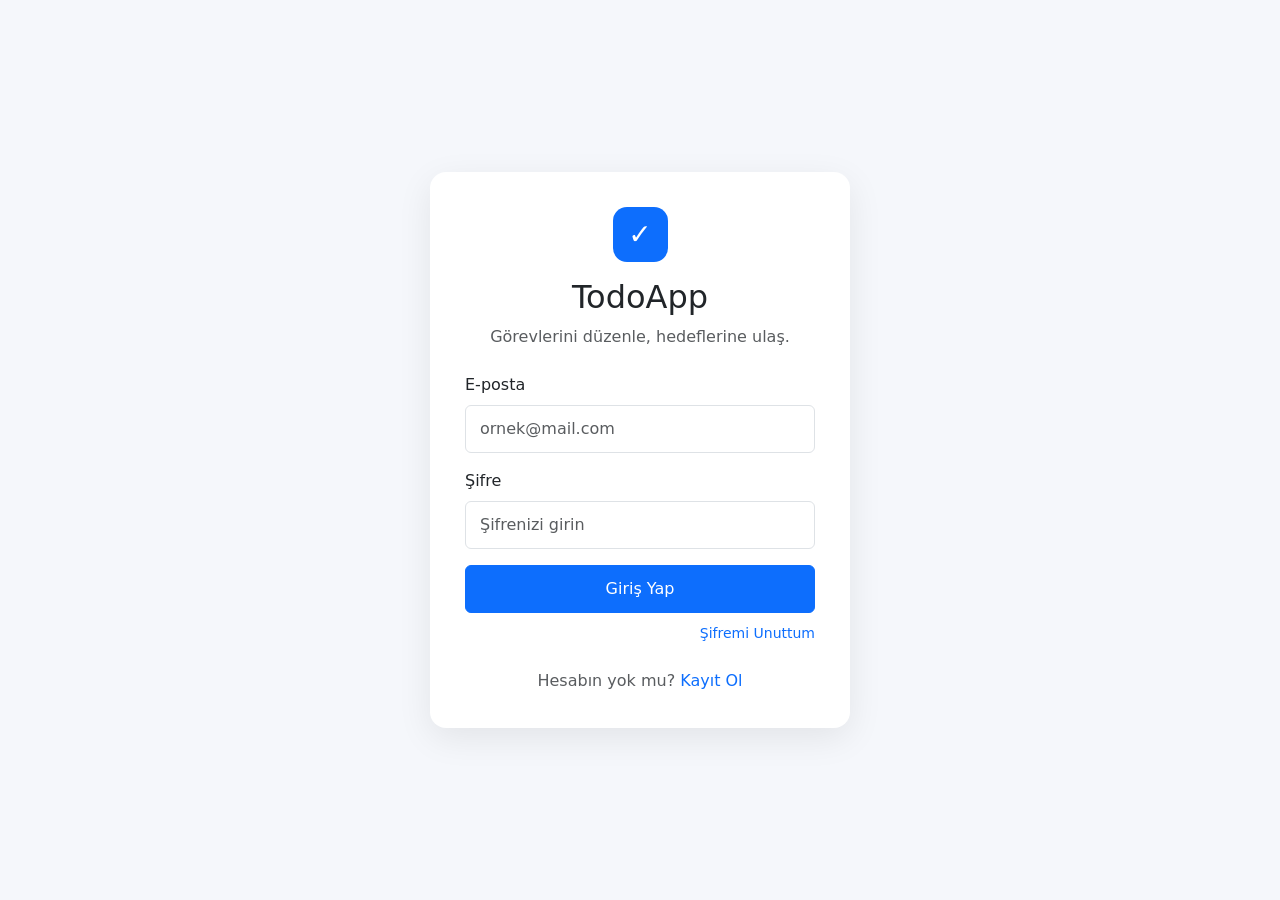
==== commit 67cb9526: "." ====
--- a/TodoApp.Web/wwwroot/index.html
+++ b/TodoApp.Web/wwwroot/index.html
@@ -370,7 +370,7 @@
 
                     <span>
                         <i class="bi bi-lightning-charge"></i>
-                        Bugün odaklan
+                        Bugün odaklan dostumm
                     </span>
 
                 </div>
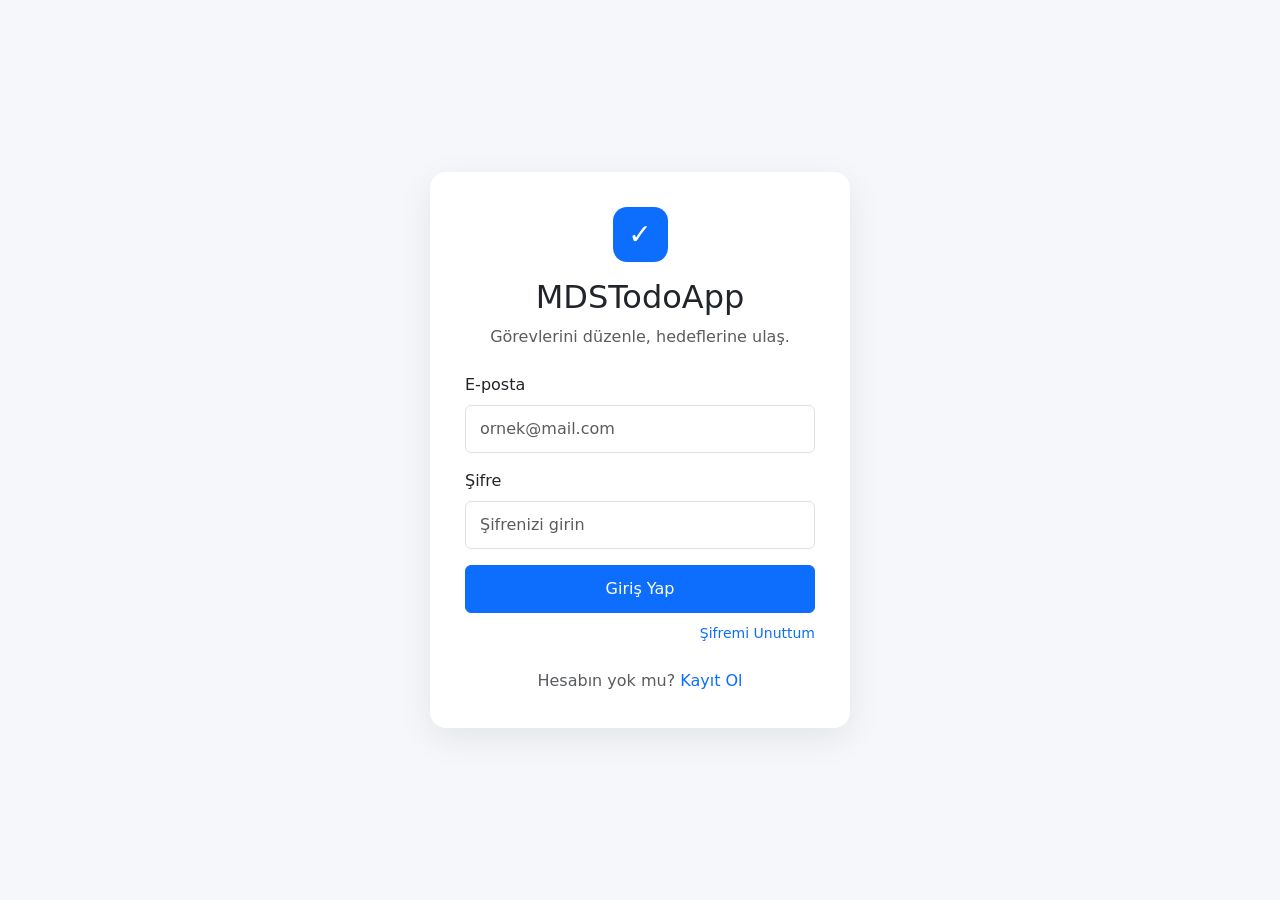
==== commit ded6d36c: "Improve authentication and dashboard UX" ====
--- a/TodoApp.Web/wwwroot/index.html
+++ b/TodoApp.Web/wwwroot/index.html
@@ -11,7 +11,7 @@
     <meta name="theme-color"
           content="#6c63ff">
 
-    <title>TodoApp - Dashboard</title>
+    <title>MDSTodoApp - Dashboard</title>
 
     <!-- Bootstrap -->
     <link href="https://cdn.jsdelivr.net/npm/bootstrap@5.3.3/dist/css/bootstrap.min.css"
@@ -47,7 +47,7 @@
                     </span>
 
                     <span class="brand-name">
-                        Todo<span>App</span>
+                        <span>MDS</span>Todo<span>App</span>
                     </span>
 
                 </a>
--- a/TodoApp.Web/wwwroot/css/dashboard.css
+++ b/TodoApp.Web/wwwroot/css/dashboard.css
@@ -4557,4 +4557,18 @@
     .category-management-text strong {
         max-width: 150px;
     }
+}
+/* ========================================================= */
+/* CATEGORY MODAL - MOBILE INPUT                            */
+/* iOS Safari otomatik zoom engelleme                       */
+/* ========================================================= */
+
+@media (max-width: 700px) {
+
+    #categoryModal input,
+    #categoryModal select,
+    #categoryModal textarea {
+        min-height: 46px !important;
+        font-size: 16px !important;
+    }
 }
